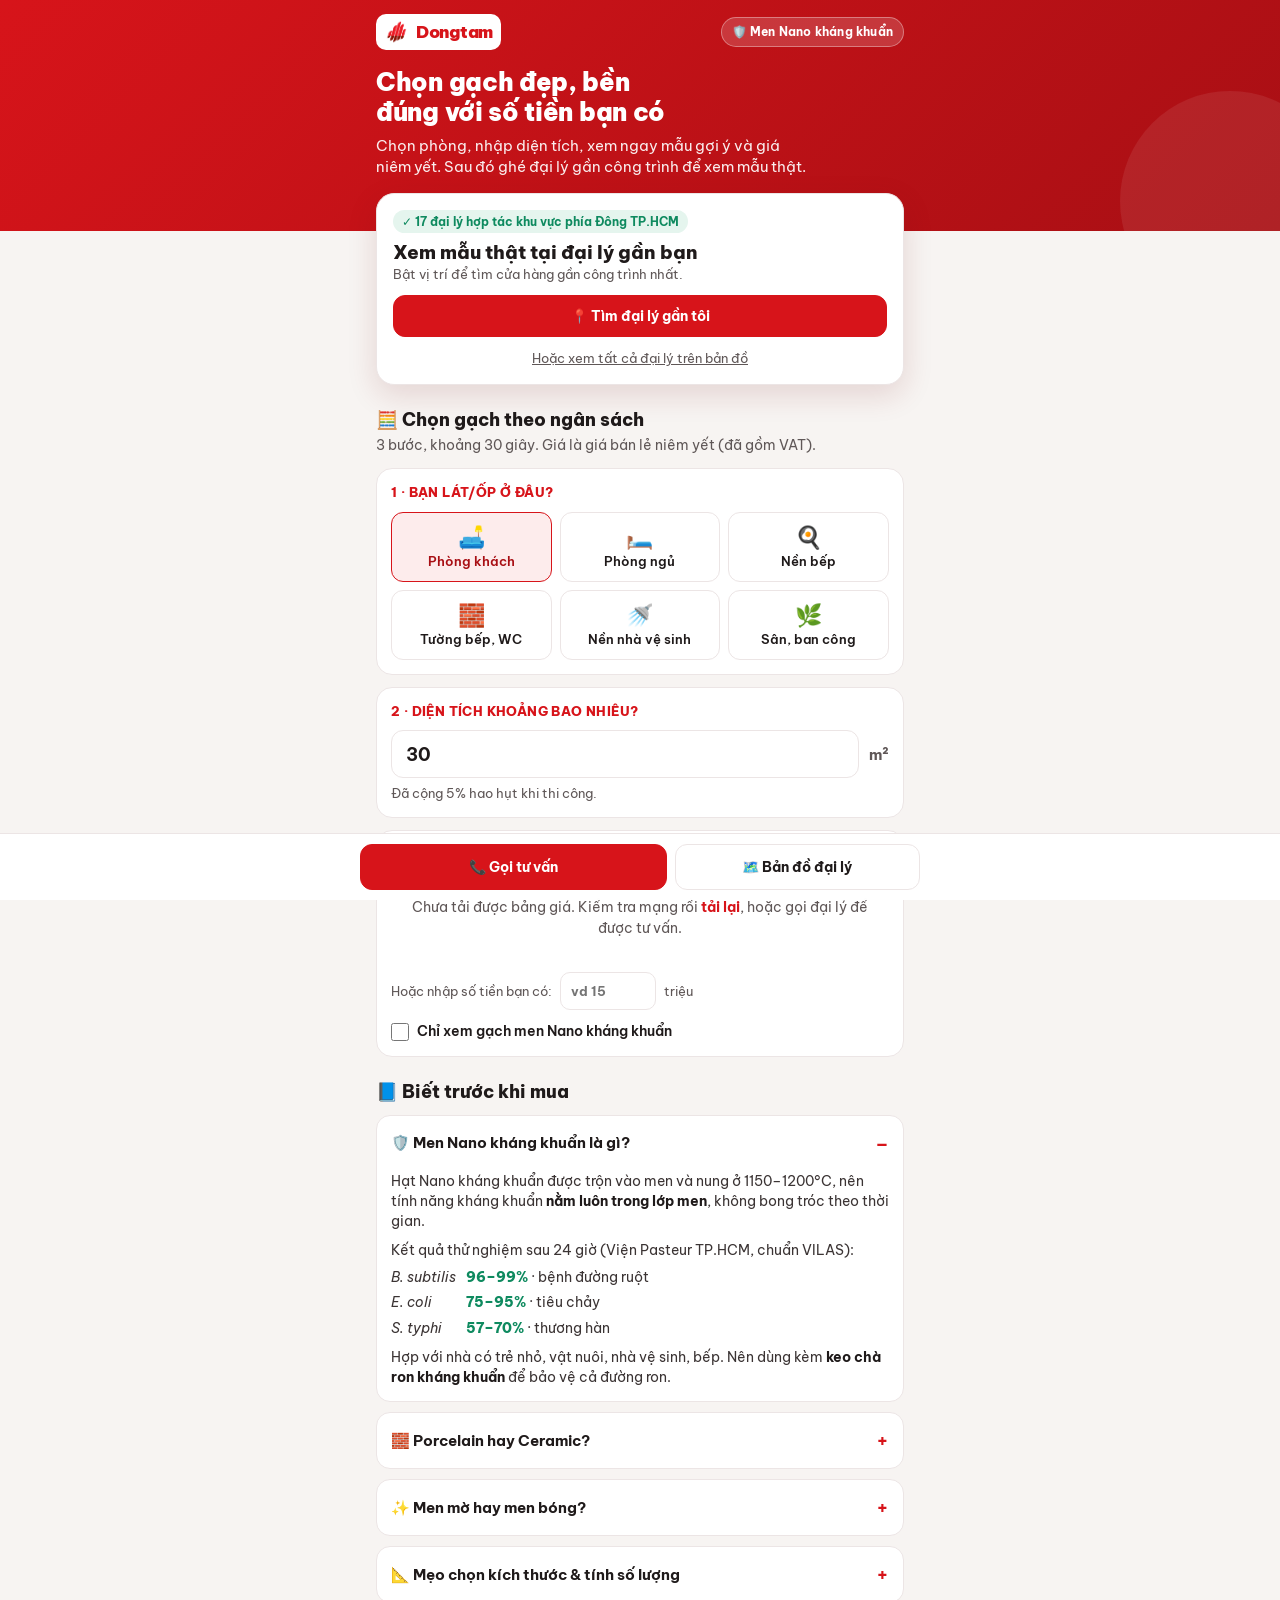
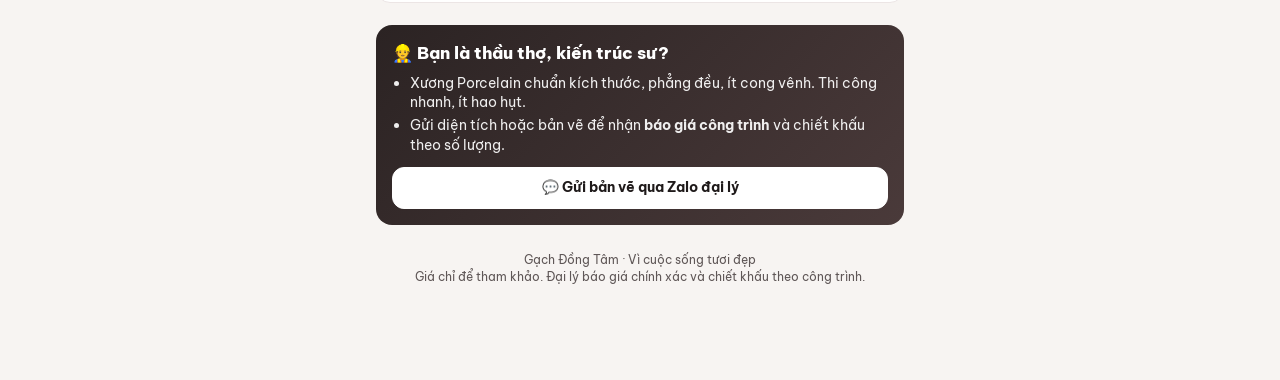
==== tim-gach/index.html @ debabc05 "feat: trang dich QR tim-gach (chon gach theo ngan sach + the dai ly) va to roi A4 gap 3 theo dai ly " ====
<!doctype html>
<html lang="vi">
<head>
<meta charset="utf-8">
<meta name="viewport" content="width=device-width,initial-scale=1,viewport-fit=cover">
<title>Chọn gạch Đồng Tâm theo ngân sách</title>
<meta name="description" content="Chọn gạch ốp lát Đồng Tâm phù hợp số tiền bỏ ra, xem mẫu thật tại đại lý gần công trình.">
<meta name="theme-color" content="#D7141A">
<link rel="icon" href="../logo-dongtam.png">
<link rel="preconnect" href="https://fonts.googleapis.com">
<link rel="preconnect" href="https://fonts.gstatic.com" crossorigin>
<link href="https://fonts.googleapis.com/css2?family=Be+Vietnam+Pro:wght@400;500;600;700;800;900&display=swap" rel="stylesheet">
<style>
:root{
  --do:#D7141A; --do2:#A80F14; --do-nhat:#FDECEC; --vang:#F6B21B;
  --chu:#1F1A1A; --phu:#5F5757; --vien:#ECE5E5; --nen:#F7F4F2; --the:#FFFFFF;
  --xanh:#0E8A5F; --xanh-nhat:#E5F5EE;
}
*{box-sizing:border-box;margin:0;padding:0}
html{-webkit-text-size-adjust:100%}
body{font-family:"Be Vietnam Pro",system-ui,-apple-system,"Segoe UI",Arial,sans-serif;background:var(--nen);color:var(--chu);font-size:15px;line-height:1.45;padding-bottom:84px}
a{color:inherit;text-decoration:none}
button{font:inherit;cursor:pointer;border:none;background:none;color:inherit}
.wrap{max-width:560px;margin:0 auto;padding:0 16px}

/* Header */
.hd{background:linear-gradient(135deg,var(--do) 0%,var(--do2) 100%);color:#fff;padding:14px 0 54px;position:relative;overflow:hidden}
.hd::after{content:"";position:absolute;right:-60px;bottom:-80px;width:220px;height:220px;border-radius:50%;background:rgba(255,255,255,.08)}
.hd-top{display:flex;align-items:center;gap:10px}
.logo{background:#fff;border-radius:10px;padding:5px 8px;display:flex;align-items:center}
.logo img{height:26px;display:block}
.nano{margin-left:auto;display:flex;align-items:center;gap:6px;background:rgba(255,255,255,.16);border:1px solid rgba(255,255,255,.35);padding:5px 10px;border-radius:999px;font-size:12px;font-weight:700;letter-spacing:.2px}
.hd h1{font-size:25px;line-height:1.18;font-weight:900;margin-top:18px;letter-spacing:-.3px}
.hd p{margin-top:8px;font-size:14.5px;opacity:.92;max-width:430px}

/* Thẻ đại lý */
.dl{background:var(--the);border-radius:18px;box-shadow:0 10px 30px rgba(120,20,20,.14);margin-top:-38px;position:relative;z-index:2;padding:16px;border:1px solid var(--vien)}
.dl-nhan{font-size:12px;font-weight:700;color:var(--xanh);background:var(--xanh-nhat);display:inline-flex;align-items:center;gap:5px;padding:3px 9px;border-radius:999px}
.dl h2{font-size:19px;font-weight:800;margin-top:8px;line-height:1.25}
.dl .ten-day{font-size:12.5px;color:var(--phu)}
.ch{border-top:1px dashed var(--vien);margin-top:12px;padding-top:12px}
.ch:first-of-type{border-top:none}
.ch-dc{display:flex;gap:8px;font-size:14px;font-weight:600}
.ch-dc small{display:block;font-weight:500;color:var(--phu);font-size:12.5px}
.nut-hang{display:grid;grid-template-columns:1fr 1fr 1fr;gap:8px;margin-top:10px}
.nut{display:flex;align-items:center;justify-content:center;gap:6px;height:42px;border-radius:12px;font-weight:700;font-size:13.5px;border:1.5px solid var(--vien);background:#fff;white-space:nowrap}
.nut.chinh{background:var(--do);color:#fff;border-color:var(--do)}
.nut.zalo{color:#0068FF;border-color:#CFE0FF;background:#F3F7FF}
.dl-khac{display:block;margin-top:12px;text-align:center;font-size:13px;color:var(--phu);text-decoration:underline}
.tim-gan{width:100%;margin-top:12px}
.ds-gan{margin-top:10px}

/* Khối nội dung */
.khoi{margin-top:22px}
.khoi > h3{font-size:18px;font-weight:800;display:flex;align-items:center;gap:8px}
.khoi > .mo-ta{font-size:13.5px;color:var(--phu);margin-top:3px}
.buoc{background:var(--the);border:1px solid var(--vien);border-radius:16px;padding:14px;margin-top:12px}
.buoc-tieu{font-size:13px;font-weight:800;color:var(--do);text-transform:uppercase;letter-spacing:.4px;margin-bottom:10px}

.phong{display:grid;grid-template-columns:repeat(3,1fr);gap:8px}
.phong button{border:1.5px solid var(--vien);border-radius:12px;padding:10px 4px;background:#fff;font-size:12.5px;font-weight:600;line-height:1.2;min-height:70px;display:flex;flex-direction:column;align-items:center;justify-content:center;gap:4px}
.phong button .ic{font-size:22px}
.phong button.on{border-color:var(--do);background:var(--do-nhat);color:var(--do2)}

.m2{display:flex;align-items:center;gap:10px}
.m2 input{flex:1;height:48px;border:1.5px solid var(--vien);border-radius:12px;padding:0 14px;font:inherit;font-size:18px;font-weight:700;background:#fff;color:var(--chu);min-width:0}
.m2 input:focus,.ns-tu input:focus{outline:none;border-color:var(--do)}
.m2 span{font-weight:700;color:var(--phu)}
.m2-goi{font-size:12.5px;color:var(--phu);margin-top:6px}

.tang{display:grid;gap:8px}
.tang button{display:flex;align-items:center;gap:12px;text-align:left;border:1.5px solid var(--vien);border-radius:14px;padding:11px 12px;background:#fff}
.tang button.on{border-color:var(--do);background:var(--do-nhat)}
.tang .sao{flex:0 0 38px;height:38px;border-radius:10px;background:var(--nen);display:flex;align-items:center;justify-content:center;font-size:18px}
.tang button.on .sao{background:#fff}
.tang b{display:block;font-size:14.5px}
.tang .gia{font-size:12.5px;color:var(--phu)}
.tang .tong{margin-left:auto;text-align:right;font-weight:800;font-size:14px;white-space:nowrap}
.tang .tong small{display:block;font-weight:500;font-size:11px;color:var(--phu)}
.ns-tu{display:flex;align-items:center;gap:8px;margin-top:10px;font-size:13px;color:var(--phu)}
.ns-tu input{width:96px;height:38px;border:1.5px solid var(--vien);border-radius:10px;padding:0 10px;font:inherit;font-weight:700;color:var(--chu)}
.loc{display:flex;align-items:center;gap:8px;margin-top:12px;font-size:13.5px;font-weight:600}
.loc input{width:18px;height:18px;accent-color:var(--do)}

/* Kết quả */
.kq-dau{display:flex;align-items:flex-end;justify-content:space-between;gap:8px;margin-top:18px}
.kq-dau h4{font-size:16px;font-weight:800}
.kq-dau span{font-size:12.5px;color:var(--phu)}
.luoi{display:grid;grid-template-columns:1fr 1fr;gap:10px;margin-top:10px}
.sp{background:var(--the);border:1px solid var(--vien);border-radius:14px;overflow:hidden;display:flex;flex-direction:column}
.sp .anh{aspect-ratio:1/1;background:#EEE7E4 center/cover no-repeat;position:relative}
.sp .anh .kk{position:absolute;left:6px;top:6px;background:var(--xanh);color:#fff;font-size:10.5px;font-weight:700;padding:2px 7px;border-radius:999px}
.sp .anh .cl{position:absolute;left:6px;bottom:6px;background:var(--vang);color:#3A2500;font-size:10.5px;font-weight:800;padding:2px 7px;border-radius:999px}
.sp .tt{padding:9px 10px 10px;display:flex;flex-direction:column;gap:2px;flex:1}
.sp .ma{font-size:12.5px;font-weight:800;word-break:break-all;line-height:1.25}
.sp .dt{font-size:11.5px;color:var(--phu)}
.sp .gia{font-size:14.5px;font-weight:800;color:var(--do);margin-top:4px}
.sp .gia small{font-size:11px;font-weight:600;color:var(--phu)}
.sp .du{font-size:11.5px;color:var(--phu)}
.sp .xem{margin-top:8px;height:34px;border-radius:10px;border:1.5px solid var(--do);color:var(--do);font-weight:700;font-size:12.5px;display:flex;align-items:center;justify-content:center}
.them{width:100%;margin-top:12px}
.ghi-chu{font-size:12px;color:var(--phu);margin-top:10px;line-height:1.5}
.trong{text-align:center;color:var(--phu);padding:24px 10px;font-size:14px}
.dang-tai{display:flex;align-items:center;justify-content:center;gap:10px;color:var(--phu);padding:26px 0;font-size:14px}
.xoay{width:18px;height:18px;border:2.5px solid var(--vien);border-top-color:var(--do);border-radius:50%;animation:x 0.8s linear infinite}
@keyframes x{to{transform:rotate(360deg)}}

/* Kiến thức */
.kt{background:var(--the);border:1px solid var(--vien);border-radius:14px;margin-top:10px;overflow:hidden}
.kt summary{list-style:none;padding:13px 14px;font-weight:700;display:flex;align-items:center;gap:10px;cursor:pointer}
.kt summary::-webkit-details-marker{display:none}
.kt summary::after{content:"+";margin-left:auto;font-size:20px;color:var(--do);font-weight:600}
.kt[open] summary::after{content:"–"}
.kt .nd{padding:0 14px 14px;font-size:14px;color:#3B3434}
.kt .nd ul{padding-left:18px;display:grid;gap:5px}
.kt .nd b{color:var(--chu)}
.bang{display:grid;grid-template-columns:auto 1fr;gap:6px 10px;margin-top:8px;font-size:13.5px}
.bang .vk{font-style:italic}
.bang .pt{font-weight:800;color:var(--xanh)}

.tho{background:linear-gradient(135deg,#2B2323,#4A3A3A);color:#fff;border-radius:16px;padding:16px;margin-top:22px}
.tho h3{font-size:17px;font-weight:800}
.tho ul{margin:8px 0 12px 18px;font-size:13.5px;opacity:.92;display:grid;gap:3px}
.tho .nut{background:#fff;color:var(--chu);border-color:#fff;width:100%}

.chan{text-align:center;font-size:12px;color:var(--phu);padding:26px 0 10px}

/* Thanh dưới */
.thanh{position:fixed;left:0;right:0;bottom:0;z-index:50;background:rgba(255,255,255,.97);backdrop-filter:blur(8px);border-top:1px solid var(--vien);padding:10px 16px calc(10px + env(safe-area-inset-bottom))}
.thanh .in{max-width:560px;margin:0 auto;display:grid;grid-template-columns:1.25fr 1fr;gap:8px}
.thanh .nut{height:46px;font-size:14px}
.an{display:none!important}
</style>
</head>
<body>

<header class="hd">
  <div class="wrap">
    <div class="hd-top">
      <div class="logo"><img src="../logo-dongtam.png" alt=""><span style="color:#D7141A;font-weight:900;font-size:17px;margin-left:6px;letter-spacing:-.3px">Dongtam</span></div>
      <div class="nano">🛡️ Men Nano kháng khuẩn</div>
    </div>
    <h1>Chọn gạch đẹp, bền<br>đúng với số tiền bạn có</h1>
    <p>Chọn phòng, nhập diện tích, xem ngay mẫu gợi ý và giá niêm yết. Sau đó ghé đại lý gần công trình để xem mẫu thật.</p>
  </div>
</header>

<main class="wrap">
  <!-- Thẻ đại lý -->
  <section class="dl" id="the-dl"></section>

  <!-- Chọn theo ngân sách -->
  <section class="khoi" id="chon">
    <h3>🧮 Chọn gạch theo ngân sách</h3>
    <p class="mo-ta">3 bước, khoảng 30 giây. Giá là giá bán lẻ niêm yết (đã gồm VAT).</p>

    <div class="buoc">
      <div class="buoc-tieu">1 · Bạn lát/ốp ở đâu?</div>
      <div class="phong" id="ds-phong"></div>
    </div>

    <div class="buoc">
      <div class="buoc-tieu">2 · Diện tích khoảng bao nhiêu?</div>
      <div class="m2"><input id="m2" type="number" inputmode="decimal" min="1" step="1" value="30" aria-label="Diện tích (m²)"><span>m²</span></div>
      <div class="m2-goi" id="m2-goi">Đã cộng 5% hao hụt khi thi công.</div>
    </div>

    <div class="buoc">
      <div class="buoc-tieu">3 · Chọn mức đầu tư</div>
      <div class="tang" id="ds-tang"><div class="dang-tai"><div class="xoay"></div>Đang tải bảng giá mới nhất…</div></div>
      <label class="ns-tu">Hoặc nhập số tiền bạn có: <input id="ns" type="number" inputmode="decimal" min="0" step="1" placeholder="vd 15"> triệu</label>
      <label class="loc"><input type="checkbox" id="chi-kk"> Chỉ xem gạch men Nano kháng khuẩn</label>
    </div>

    <div id="ket-qua"></div>
  </section>

  <!-- Kiến thức nhanh -->
  <section class="khoi">
    <h3>📘 Biết trước khi mua</h3>
    <details class="kt" open>
      <summary>🛡️ Men Nano kháng khuẩn là gì?</summary>
      <div class="nd">
        <p>Hạt Nano kháng khuẩn được trộn vào men và nung ở 1150–1200°C, nên tính năng kháng khuẩn <b>nằm luôn trong lớp men</b>, không bong tróc theo thời gian.</p>
        <p style="margin-top:8px">Kết quả thử nghiệm sau 24 giờ (Viện Pasteur TP.HCM, chuẩn VILAS):</p>
        <div class="bang">
          <span class="vk">B. subtilis</span><span><span class="pt">96–99%</span> · bệnh đường ruột</span>
          <span class="vk">E. coli</span><span><span class="pt">75–95%</span> · tiêu chảy</span>
          <span class="vk">S. typhi</span><span><span class="pt">57–70%</span> · thương hàn</span>
        </div>
        <p style="margin-top:8px">Hợp với nhà có trẻ nhỏ, vật nuôi, nhà vệ sinh, bếp. Nên dùng kèm <b>keo chà ron kháng khuẩn</b> để bảo vệ cả đường ron.</p>
      </div>
    </details>
    <details class="kt">
      <summary>🧱 Porcelain hay Ceramic?</summary>
      <div class="nd"><ul>
        <li><b>Porcelain (xương đá):</b> cứng, hút nước rất thấp, chịu lực tốt. <b>Nên dùng để lát nền.</b></li>
        <li><b>Ceramic (xương men):</b> nhẹ, giá mềm, men đẹp. Phù hợp <b>ốp tường</b>.</li>
        <li>Nền nhà, sân, ban công: chọn Porcelain để bền và không thấm.</li>
      </ul></div>
    </details>
    <details class="kt">
      <summary>✨ Men mờ hay men bóng?</summary>
      <div class="nd"><ul>
        <li><b>Men mờ:</b> ít trơn, ít lộ vết bẩn và trầy. Hợp nền nhà vệ sinh, sân, nhà có người già, trẻ nhỏ.</li>
        <li><b>Men bóng:</b> sáng, sang, dễ lau. Hợp phòng khách, tường bếp, tường nhà vệ sinh.</li>
      </ul></div>
    </details>
    <details class="kt">
      <summary>📐 Mẹo chọn kích thước & tính số lượng</summary>
      <div class="nd"><ul>
        <li>Phòng khách rộng: 60x60, 80x80, 60x120 cho cảm giác rộng, ít đường ron.</li>
        <li>Nhà vệ sinh: nền 30x30, 30x60 men mờ chống trơn; tường 30x60, 40x80.</li>
        <li>Nền và tường cùng tông, cùng kích thước tương thích (vd nền 60x60, ốp 30x60).</li>
        <li>Mua dư 5% để phòng hao hụt và tránh khác lô màu khi cần bổ sung.</li>
        <li>Dùng keo dán gạch chuyên dụng để gạch bám chắc, không bộp.</li>
      </ul></div>
    </details>
  </section>

  <!-- Dành cho thầu thợ -->
  <section class="tho">
    <h3>👷 Bạn là thầu thợ, kiến trúc sư?</h3>
    <ul>
      <li>Xương Porcelain chuẩn kích thước, phẳng đều, ít cong vênh. Thi công nhanh, ít hao hụt.</li>
      <li>Gửi diện tích hoặc bản vẽ để nhận <b>báo giá công trình</b> và chiết khấu theo số lượng.</li>
    </ul>
    <a class="nut" id="tho-zalo" target="_blank" rel="noopener">💬 Gửi bản vẽ qua Zalo đại lý</a>
  </section>

  <div class="chan">Gạch Đồng Tâm · Vì cuộc sống tươi đẹp<br>Giá chỉ để tham khảo. Đại lý báo giá chính xác và chiết khấu theo công trình.</div>
</main>

<nav class="thanh"><div class="in">
  <a class="nut chinh" id="thanh-goi">📞 Gọi đại lý</a>
  <a class="nut" id="thanh-duong" target="_blank" rel="noopener">📍 Chỉ đường</a>
</div></nav>

<script src="dai-ly.js"></script>
<script>
(function(){
'use strict';
var APPS_URL='https://script.google.com/macros/s/AKfycbyrO8symCYOkWsGG0nRWPF7gpndC3mzEVUk15UvWrA0O81ZUumW-kX_gEOZhtCJ34bMVQ/exec';
var APP_KEY='QDy3MCObF1FLdoBexB9XO3dECy64';
var CACHE_KEY='tg_cache_v1', CACHE_GIO=6;   // giữ bảng giá 6 tiếng trên máy khách
var HAO_HUT=1.05;

var qs=new URLSearchParams(location.search);
var maDL=(qs.get('dl')||'').trim();
var DL=timDaiLy(maDL);
try{ if(DL) localStorage.setItem('tg_dl',DL.ma); else { var luu=localStorage.getItem('tg_dl'); if(luu && !maDL) DL=timDaiLy(luu); } }catch(e){}

function esc(s){ return String(s==null?'':s).replace(/[&<>"']/g,function(c){return {'&':'&amp;','<':'&lt;','>':'&gt;','"':'&quot;',"'":'&#39;'}[c];}); }
function tien(n){ return Math.round(n).toLocaleString('vi-VN'); }
function tienGon(n){
  if(n>=1e9) return (n/1e9).toLocaleString('vi-VN',{maximumFractionDigits:1})+' tỷ';
  if(n>=1e6) return (n/1e6).toLocaleString('vi-VN',{maximumFractionDigits:1})+' triệu';
  return tien(n)+'đ';
}
function kmCach(a,b,c,d){ var R=6371,r=Math.PI/180,x=(c-a)*r,y=(d-b)*r; var h=Math.sin(x/2)*Math.sin(x/2)+Math.cos(a*r)*Math.cos(c*r)*Math.sin(y/2)*Math.sin(y/2); return 2*R*Math.asin(Math.sqrt(h)); }

// ===== ĐẠI LÝ =====
var viTriKhach=null;
function sdtCH(ch){ return ch.sdt||HOTLINE_HO_TRO; }
function htmlCuaHang(ch, coTen, dl){
  var s=sdtCH(ch);
  var kc=viTriKhach?'<small>Cách bạn khoảng '+kmCach(viTriKhach.lat,viTriKhach.lng,ch.lat,ch.lng).toFixed(1).replace('.',',')+' km</small>':'';
  return '<div class="ch">'
    +(coTen?'<div style="font-weight:800;font-size:15px;margin-bottom:4px">'+esc(dl.ten)+'</div>':'')
    +'<div class="ch-dc"><span>📍</span><div>'+esc(ch.diaChi)+kc+(ch.sdt?'':'<small>Gọi hotline hỗ trợ, nhân viên sẽ kết nối đại lý</small>')+'</div></div>'
    +'<div class="nut-hang">'
      +'<a class="nut chinh" href="tel:'+esc(s)+'">📞 Gọi</a>'
      +'<a class="nut zalo" href="https://zalo.me/'+esc(s)+'" target="_blank" rel="noopener">Zalo</a>'
      +'<a class="nut" href="'+esc(linkChiDuong(ch))+'" target="_blank" rel="noopener">Chỉ đường</a>'
    +'</div></div>';
}
function cuaHangGanNhat(){
  var tat=[];
  DAI_LY.forEach(function(d){ (viTriKhach?d.cuaHang:d.cuaHang.slice(0,1)).forEach(function(ch){ tat.push({dl:d,ch:ch,km:viTriKhach?kmCach(viTriKhach.lat,viTriKhach.lng,ch.lat,ch.lng):0}); }); });
  if(viTriKhach) tat.sort(function(a,b){return a.km-b.km;});
  return tat;
}
function veDaiLy(){
  var el=document.getElementById('the-dl'), h='';
  if(DL){
    h+='<span class="dl-nhan">✓ Có sẵn mẫu thật để xem</span>'
      +'<h2>Đại lý '+esc(DL.ten)+'</h2><div class="ten-day">'+esc(DL.tenDay)+' · Đại lý hợp tác Đồng Tâm</div>';
    var ds=DL.cuaHang.slice();
    if(viTriKhach) ds.sort(function(a,b){return kmCach(viTriKhach.lat,viTriKhach.lng,a.lat,a.lng)-kmCach(viTriKhach.lat,viTriKhach.lng,b.lat,b.lng);});
    ds.forEach(function(ch){ h+=htmlCuaHang(ch,false,DL); });
    h+='<a class="dl-khac" href="#" id="xem-dl-khac">Xem đại lý Đồng Tâm khác gần bạn</a><div class="ds-gan" id="ds-gan"></div>';
  } else {
    h+='<span class="dl-nhan">✓ '+DAI_LY.length+' đại lý hợp tác khu vực phía Đông TP.HCM</span>'
      +'<h2>Xem mẫu thật tại đại lý gần bạn</h2><div class="ten-day">Bật vị trí để tìm cửa hàng gần công trình nhất.</div>'
      +'<button class="nut chinh tim-gan" id="tim-gan">📍 Tìm đại lý gần tôi</button><div class="ds-gan" id="ds-gan"></div>';
  }
  el.innerHTML=h;
  var b=document.getElementById('tim-gan'); if(b) b.onclick=function(){ layViTri(true); };
  var k=document.getElementById('xem-dl-khac'); if(k) k.onclick=function(e){ e.preventDefault(); layViTri(true); };
  if(!DL){
    if(viTriKhach) veDsGan(3);
    else document.getElementById('ds-gan').innerHTML='<a class="dl-khac" href="'+esc(LINK_MAP_TAT_CA)+'" target="_blank" rel="noopener">Hoặc xem tất cả đại lý trên bản đồ</a>';
  }
  capNhatThanh();
}
function veDsGan(n){
  var el=document.getElementById('ds-gan'); if(!el) return;
  var ds=cuaHangGanNhat().filter(function(x){ return !DL || x.dl.ma!==DL.ma; }).slice(0,n);
  el.innerHTML=ds.map(function(x){ return htmlCuaHang(x.ch,true,x.dl); }).join('')
    +'<a class="dl-khac" href="'+esc(LINK_MAP_TAT_CA)+'" target="_blank" rel="noopener">Xem tất cả đại lý trên bản đồ</a>';
}
function layViTri(moDs){
  if(!navigator.geolocation){ veDsGan(6); return; }
  var el=document.getElementById('ds-gan'); if(el) el.innerHTML='<div class="dang-tai"><div class="xoay"></div>Đang tìm vị trí…</div>';
  navigator.geolocation.getCurrentPosition(function(p){
    viTriKhach={lat:p.coords.latitude,lng:p.coords.longitude};
    veDaiLy(); veDsGan(3);
  },function(){ veDsGan(6); },{enableHighAccuracy:false,timeout:9000,maximumAge:600000});
}
function capNhatThanh(){
  var ch = DL ? DL.cuaHang[0] : (viTriKhach ? cuaHangGanNhat()[0].ch : null);
  var goi=document.getElementById('thanh-goi'), duong=document.getElementById('thanh-duong'), zl=document.getElementById('tho-zalo');
  var s = ch ? sdtCH(ch) : HOTLINE_HO_TRO;
  goi.href='tel:'+s; goi.textContent = DL ? '📞 Gọi '+DL.ten : '📞 Gọi tư vấn';
  zl.href='https://zalo.me/'+s;
  if(ch){ duong.href=linkChiDuong(ch); duong.textContent='📍 Chỉ đường'; }
  else { duong.href=LINK_MAP_TAT_CA; duong.textContent='🗺️ Bản đồ đại lý'; }
}

// ===== CHỌN GẠCH =====
var PHONG=[
  {id:'khach', ten:'Phòng khách', ic:'🛋️', m2:30, kc:['600x600','800x800','600x1200','1000x1000'], xuong:'porcelain', cn:['LÁT_NỀN','ỐP_LÁT']},
  {id:'ngu',   ten:'Phòng ngủ',   ic:'🛏️', m2:15, kc:['600x600','800x800','150x600','200x800','200x1200','600x1200'], xuong:'porcelain', cn:['LÁT_NỀN','ỐP_LÁT','GẠCH_GỖ']},
  {id:'bep',   ten:'Nền bếp',     ic:'🍳', m2:12, kc:['600x600','800x800','300x600','400x800'], xuong:'porcelain', cn:['LÁT_NỀN','ỐP_LÁT']},
  {id:'tuong', ten:'Tường bếp, WC', ic:'🧱', m2:25, kc:['300x600','400x800','250x400','300x450','250x600'], cn:['ỐP_TƯỜNG','ỐP_LÁT']},
  {id:'wc',    ten:'Nền nhà vệ sinh', ic:'🚿', m2:5, kc:['300x300','400x400','300x600','250x250'], xuong:'porcelain', men:['MỜ'], cn:['LÁT_NỀN','ỐP_LÁT']},
  {id:'san',   ten:'Sân, ban công', ic:'🌿', m2:20, kc:['300x300','400x400','600x600','300x600','400x800'], xuong:'porcelain', men:['MỜ'], cn:['LÁT_NỀN','ỐP_LÁT'], uuTien:['CHỐNG_TRƯỢT','SÂN_VƯỜN']}
];
var TANG=[{ten:'Tiết kiệm',ic:'💰'},{ten:'Phổ thông',ic:'⭐'},{ten:'Cao cấp',ic:'💎'}];
var SP=[];               // danh sách gạch (đã gọn)
var phong=PHONG[0], tang=1, soHien=12;

function anhNho(u){
  if(!u) return '';
  var m=String(u).match(/\/d\/([a-zA-Z0-9_-]{20,})/)||String(u).match(/[?&]id=([a-zA-Z0-9_-]{20,})/);
  return m ? 'https://lh3.googleusercontent.com/d/'+m[1]+'=w480' : u;
}
function gonDuLieu(res){
  var g=(res&&res.gach&&res.gach.data)||[], tt=(res&&res.thuocTinh&&res.thuocTinh.data)||{}, img=res&&res.spImages||{};
  var out=[];
  g.forEach(function(r){
    var u=img[r.sap]; if(Array.isArray(u)) u=u[0];
    if(!r.le || !u) return;
    var t=tt[r.ma]||{};
    out.push({ma:r.ma, kc:String(r.kc||'').toLowerCase(), x:r.cat, le:+r.le, cl:r.gio?1:0, img:anhNho(u),
      men:t.men||'', cn:t.congNang||'', tn:t.tinhNang||'', hv:t.hoaVan||'', mau:t.mau||''});
  });
  return out;
}
function taiDuLieu(){
  var cache=null;
  try{ cache=JSON.parse(localStorage.getItem(CACHE_KEY)||'null'); }catch(e){}
  if(cache && cache.sp && cache.sp.length){ SP=cache.sp; veTatCa(); }
  if(cache && Date.now()-cache.t < CACHE_GIO*3600e3) return;
  var cb='_tg'+Date.now(), s=document.createElement('script'), xong=false;
  window[cb]=function(res){
    xong=true; delete window[cb]; s.remove();
    var sp=gonDuLieu(res);
    if(sp.length){ SP=sp; try{ localStorage.setItem(CACHE_KEY,JSON.stringify({t:Date.now(),sp:sp})); }catch(e){} veTatCa(); }
    else if(!SP.length) baoLoi();
  };
  s.src=APPS_URL+'?action=getAll&k='+encodeURIComponent(APP_KEY)+'&t=&g=1&callback='+cb;
  s.onerror=function(){ if(!SP.length) baoLoi(); };
  setTimeout(function(){ if(!xong && !SP.length) baoLoi(); }, 25000);
  document.head.appendChild(s);
}
function baoLoi(){
  document.getElementById('ds-tang').innerHTML='<div class="trong">Chưa tải được bảng giá. Kiểm tra mạng rồi <a href="" style="color:var(--do);font-weight:700">tải lại</a>, hoặc gọi đại lý để được tư vấn.</div>';
}

function hopPhong(p, chiKK){
  return SP.filter(function(s){
    if(p.kc.indexOf(s.kc)<0) return false;
    if(p.xuong && s.x!==p.xuong) return false;
    if(p.cn && s.cn && p.cn.indexOf(s.cn)<0) return false;
    if(p.men && s.men && p.men.indexOf(s.men)<0) return false;
    if(chiKK && s.tn!=='KHÁNG_KHUẨN') return false;
    return true;
  });
}
function chiaTang(ds){
  // Chia 3 nhóm theo mức giá, không trùng nhau: các mẫu cùng giá luôn chung 1 nhóm.
  var gia=ds.map(function(s){return s.le;}).sort(function(a,b){return a-b;});
  if(!gia.length) return null;
  var mocs=[], n=gia.length;
  [1/3,2/3].forEach(function(f){ var v=gia[Math.min(n-1,Math.floor(n*f))]; if(mocs.indexOf(v)<0) mocs.push(v); });
  var nhom=[[],[],[]];
  gia.forEach(function(v){ var i= v<mocs[0]?0 : (mocs.length>1 && v>=mocs[1]?2:1); nhom[i].push(v); });
  if(!nhom[0].length){ nhom[0]=nhom[1]; nhom[1]=[]; }
  return nhom.map(function(a){ return a.length?{tu:a[0],den:a[a.length-1]}:null; });
}
function dienTich(){ var v=parseFloat(String(document.getElementById('m2').value).replace(',','.')); return v>0?v:0; }
function nganSach(){ var v=parseFloat(String(document.getElementById('ns').value).replace(',','.')); return v>0?v*1e6:0; }

function vePhong(){
  document.getElementById('ds-phong').innerHTML=PHONG.map(function(p){
    return '<button data-id="'+p.id+'" class="'+(p===phong?'on':'')+'"><span class="ic">'+p.ic+'</span>'+esc(p.ten)+'</button>';
  }).join('');
  Array.prototype.forEach.call(document.querySelectorAll('#ds-phong button'),function(b){
    b.onclick=function(){
      phong=PHONG.filter(function(p){return p.id===b.dataset.id;})[0];
      document.getElementById('m2').value=phong.m2;
      soHien=12; vePhong(); veTatCa();
    };
  });
}
function veTatCa(){
  if(!SP.length) return;
  var kk=document.getElementById('chi-kk').checked;
  var ds=hopPhong(phong,kk);
  var m2=dienTich(), luong=m2*HAO_HUT, ns=nganSach();
  document.getElementById('m2-goi').textContent = m2 ? 'Cần mua khoảng '+(Math.ceil(luong*10)/10).toLocaleString('vi-VN')+' m² (đã cộng 5% hao hụt).' : 'Nhập diện tích để tính tiền dự kiến.';
  var t=chiaTang(ds);
  var elT=document.getElementById('ds-tang');
  if(!t){ elT.innerHTML='<div class="trong">Chưa có mẫu phù hợp. Bỏ tick “kháng khuẩn” hoặc chọn khu vực khác.</div>'; document.getElementById('ket-qua').innerHTML=''; return; }
  if(!t[tang]) tang = t[1]?1:0;
  elT.innerHTML=t.map(function(x,i){
    if(!x) return '';
    return '<button data-i="'+i+'" class="'+(!ns&&i===tang?'on':'')+'"><span class="sao">'+TANG[i].ic+'</span>'
      +'<span><b>'+TANG[i].ten+'</b><span class="gia">'+tien(x.tu)+' – '+tien(x.den)+' đ/m²</span></span>'
      +(m2?'<span class="tong">'+tienGon(x.tu*luong)+'<small>đến '+tienGon(x.den*luong)+'</small></span>':'')
      +'</button>';
  }).join('');
  Array.prototype.forEach.call(elT.querySelectorAll('button'),function(b){
    b.onclick=function(){ tang=+b.dataset.i; document.getElementById('ns').value=''; soHien=12; veTatCa(); };
  });
  veKetQua(ds,t,luong,ns);
}
function tenMau(ma){
  // 100DONGVAN001-FP-H+ → DONGVAN 001
  var m=String(ma).replace(/^\d{2,4}/,'').replace(/-.*$/,'');
  var k=m.match(/^([A-Z]+)(\d+)$/i);
  return k ? k[1]+' '+k[2] : m;
}
function nhanMen(s){ return {'BÓNG':'Men bóng','MỜ':'Men mờ','DOUBLE_CHARGE':'Double charge','ĐỒNG_CHẤT':'Đồng chất'}[s.men]||''; }
function veKetQua(ds,t,luong,ns){
  var tieuDe, loc;
  if(ns && luong){
    var tran=ns/luong;
    loc=ds.filter(function(s){return s.le<=tran;});
    loc.sort(function(a,b){ return (b.cl-a.cl) || (b.le-a.le); });   // sát ngân sách nhất trước
    tieuDe='Vừa ngân sách '+tienGon(ns)+' (≤ '+tien(tran)+' đ/m²)';
  } else {
    var k=t[tang];
    loc=ds.filter(function(s){ return s.le>=k.tu && s.le<=k.den; });
    var uu=phong.uuTien||[];
    loc.sort(function(a,b){
      return ((uu.indexOf(b.tn)>=0)-(uu.indexOf(a.tn)>=0)) || (b.cl-a.cl) || ((b.tn==='KHÁNG_KHUẨN')-(a.tn==='KHÁNG_KHUẨN')) || (a.le-b.le);
    });
    tieuDe='Mẫu '+TANG[tang].ten.toLowerCase()+' cho '+phong.ten.toLowerCase();
  }
  var el=document.getElementById('ket-qua');
  if(!loc.length){
    el.innerHTML='<div class="kq-dau"><h4>'+esc(tieuDe)+'</h4></div><div class="trong">Ngân sách hơi thấp so với diện tích. Thử giảm diện tích, chọn khu vực khác, hoặc gọi đại lý để được tư vấn mẫu khuyến mãi.</div>';
    return;
  }
  var dlq=DL?'&dl='+encodeURIComponent(DL.ma):'';
  el.innerHTML='<div class="kq-dau"><h4>'+esc(tieuDe)+'</h4><span>'+loc.length+' mẫu</span></div>'
    +'<div class="luoi">'+loc.slice(0,soHien).map(function(s){
      return '<div class="sp"><div class="anh" style="background-image:url(\''+esc(s.img)+'\')">'
        +(s.tn==='KHÁNG_KHUẨN'?'<span class="kk">Kháng khuẩn</span>':'')
        +(s.cl?'<span class="cl">Bán chạy</span>':'')+'</div>'
        +'<div class="tt"><div class="ma">'+esc(tenMau(s.ma))+'</div>'
        +'<div class="dt">'+esc(s.kc.replace('x',' x '))+' · '+(s.x==='porcelain'?'Porcelain':'Ceramic')+(nhanMen(s)?' · '+nhanMen(s):'')+'</div>'
        +'<div class="gia">'+tien(s.le)+'<small> đ/m²</small></div>'
        +(luong?'<div class="du">≈ '+tienGon(s.le*luong)+' cho '+(Math.ceil(luong*10)/10).toLocaleString('vi-VN')+' m²</div>':'')
        +'<a class="xem" href="../index.html?ma='+encodeURIComponent(s.ma)+dlq+'">Xem chi tiết</a>'
        +'</div></div>';
    }).join('')+'</div>'
    +(loc.length>soHien?'<button class="nut them" id="them">Xem thêm '+Math.min(12,loc.length-soHien)+' mẫu</button>':'')
    +'<p class="ghi-chu">Giá bán lẻ niêm yết (đã gồm VAT), chỉ để tham khảo. '+(DL?'Mang điện thoại tới <b>'+esc(DL.ten)+'</b> để xem mẫu thật và nhận báo giá chính xác.':'Ghé đại lý gần nhất để xem mẫu thật và nhận báo giá chính xác.')+'</p>';
  var b=document.getElementById('them'); if(b) b.onclick=function(){ soHien+=12; veTatCa(); };
}

// Sự kiện
document.getElementById('m2').addEventListener('input',function(){ veTatCa(); });
document.getElementById('ns').addEventListener('input',function(){ soHien=12; veTatCa(); });
document.getElementById('chi-kk').addEventListener('change',function(){ soHien=12; veTatCa(); });

veDaiLy(); vePhong(); taiDuLieu();
})();
</script>
</body>
</html>
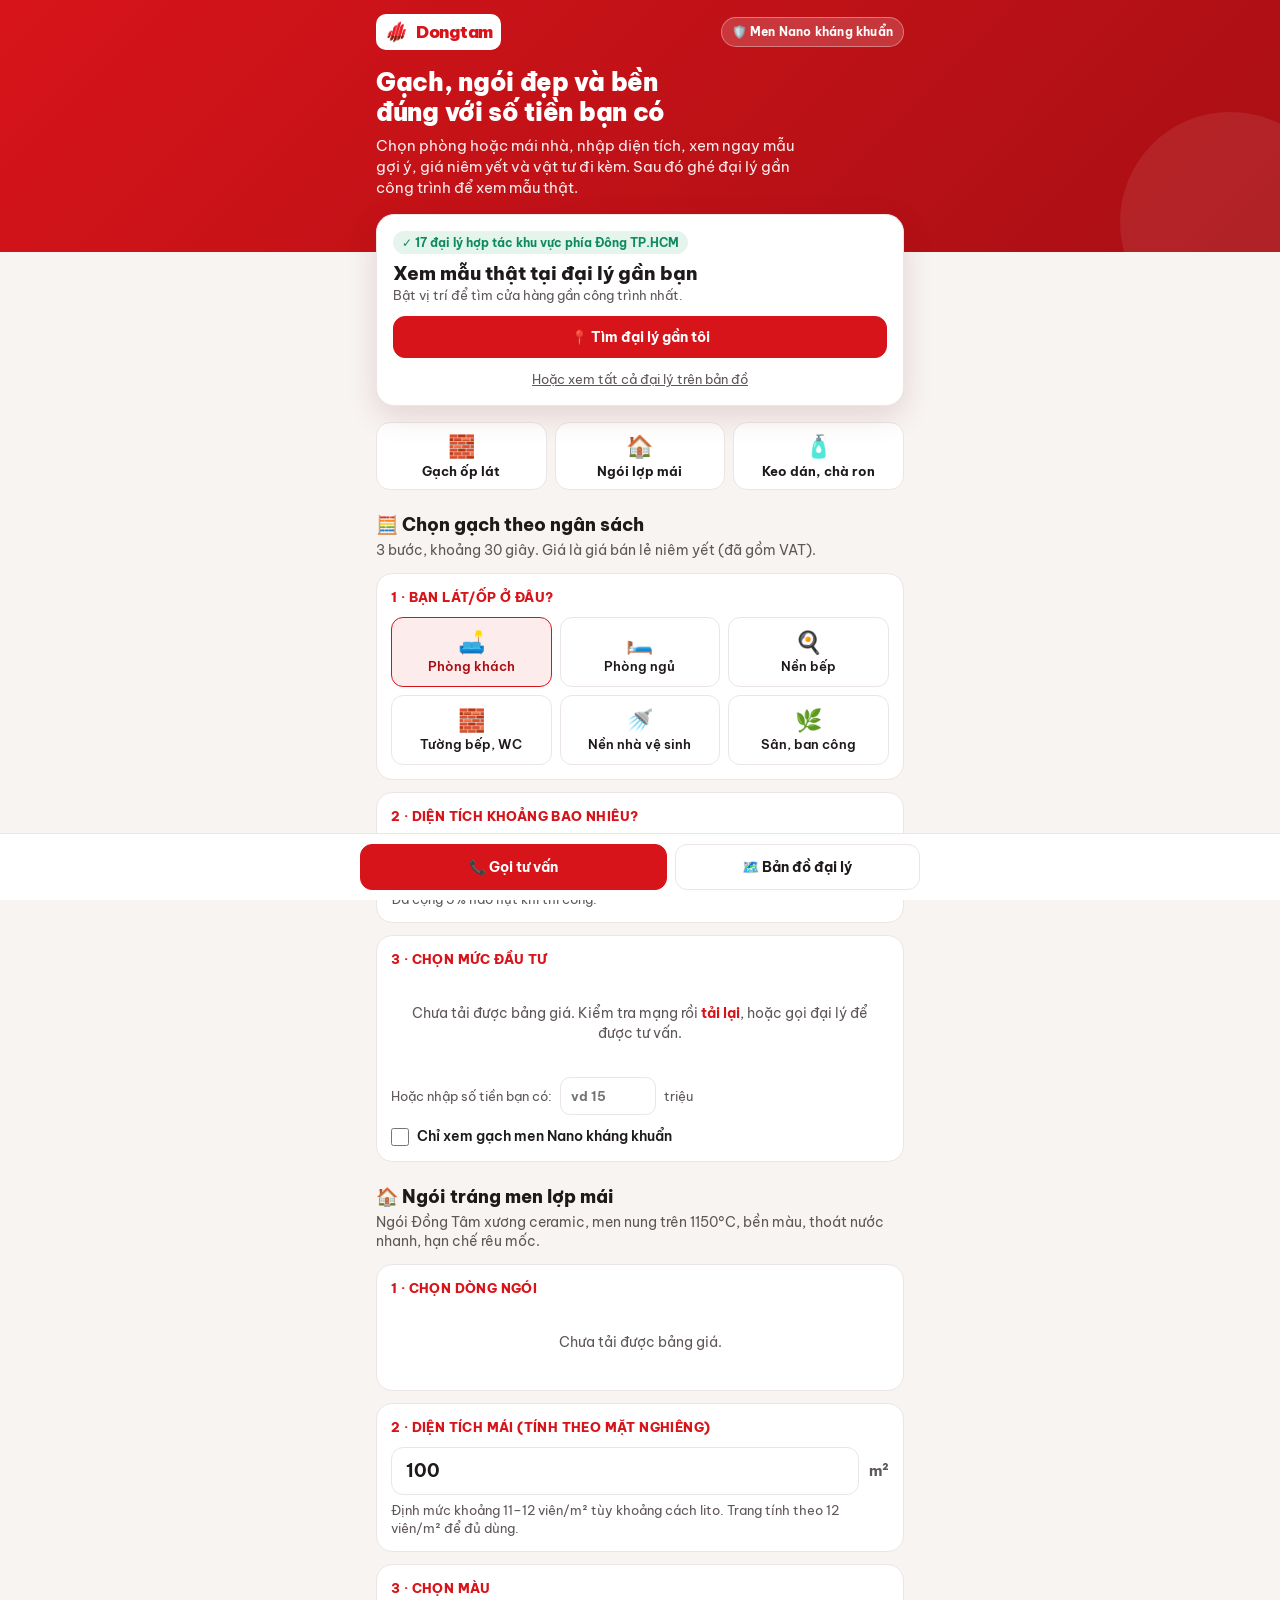
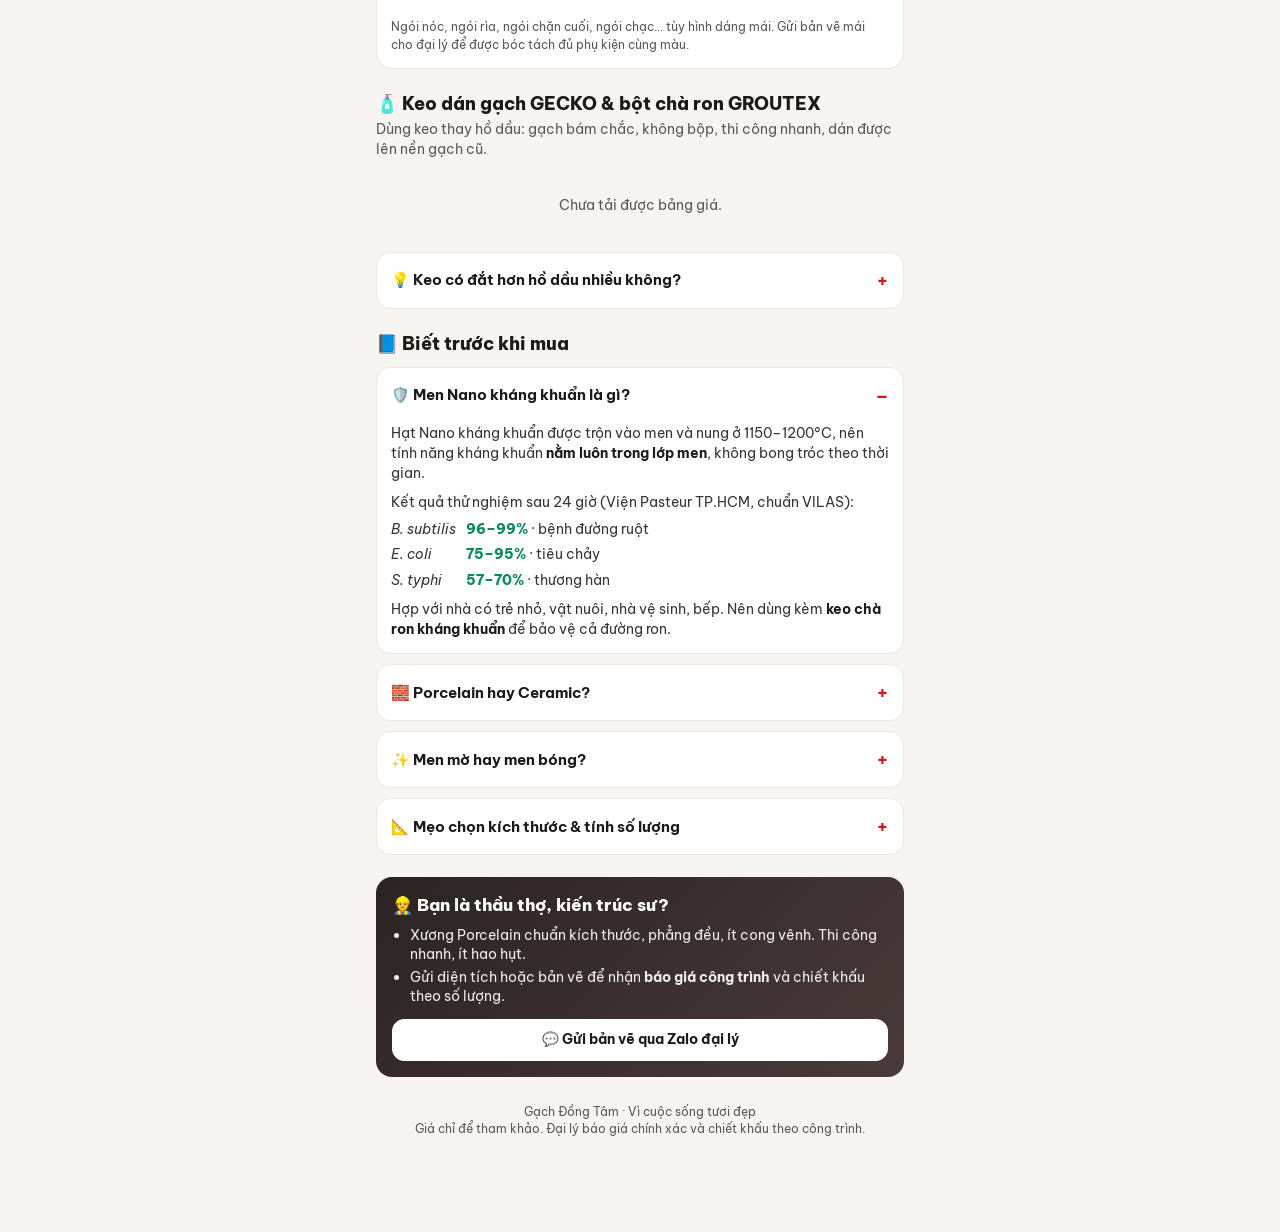
==== commit c946cb6c: "feat: tim-gach them ngoi TITAN/ALPHA (tinh vien theo m2 mai, chon mau) + keo GECKO/bot cha ron GROUT" ====
--- a/tim-gach/index.html
+++ b/tim-gach/index.html
@@ -3,8 +3,8 @@
 <head>
 <meta charset="utf-8">
 <meta name="viewport" content="width=device-width,initial-scale=1,viewport-fit=cover">
-<title>Chọn gạch Đồng Tâm theo ngân sách</title>
-<meta name="description" content="Chọn gạch ốp lát Đồng Tâm phù hợp số tiền bỏ ra, xem mẫu thật tại đại lý gần công trình.">
+<title>Gạch, ngói, keo Đồng Tâm theo ngân sách</title>
+<meta name="description" content="Chọn gạch ốp lát, ngói tráng men, keo dán gạch Đồng Tâm phù hợp số tiền bỏ ra, xem mẫu thật tại đại lý gần công trình.">
 <meta name="theme-color" content="#D7141A">
 <link rel="icon" href="../logo-dongtam.png">
 <link rel="preconnect" href="https://fonts.googleapis.com">
@@ -125,6 +125,51 @@
 
 .chan{text-align:center;font-size:12px;color:var(--phu);padding:26px 0 10px}
 
+/* Lối tắt ngành hàng */
+.loi-tat{display:grid;grid-template-columns:repeat(3,1fr);gap:8px;margin-top:16px}
+.loi-tat a{background:var(--the);border:1px solid var(--vien);border-radius:14px;padding:10px 6px;text-align:center;font-size:12.5px;font-weight:700;line-height:1.25}
+.loi-tat a .ic{display:block;font-size:22px;margin-bottom:3px}
+
+/* Vật tư đi kèm (keo + chà ron) */
+.vt{background:var(--xanh-nhat);border:1px solid #BFE5D3;border-radius:16px;padding:14px;margin-top:16px}
+.vt h4{font-size:15px;font-weight:800;color:#0A6B49}
+.vt .mo{font-size:12.5px;color:var(--phu);margin-top:2px}
+.vt-dong{display:flex;align-items:center;gap:10px;background:#fff;border-radius:12px;padding:9px 10px;margin-top:8px}
+.vt-dong .h{flex:0 0 46px;height:46px;border-radius:10px;background:#EEE center/cover no-repeat}
+.vt-dong .t{flex:1;min-width:0;font-size:13px;line-height:1.3}
+.vt-dong .t b{display:block;font-size:13.5px}
+.vt-dong .t small{color:var(--phu);font-size:11.5px}
+.vt-dong .s{text-align:right;font-weight:800;font-size:13.5px;white-space:nowrap}
+.vt-dong .s small{display:block;font-weight:500;font-size:11px;color:var(--phu)}
+
+/* Ngói */
+.dong-ngoi{display:grid;grid-template-columns:1fr 1fr;gap:8px}
+.dong-ngoi button{border:1.5px solid var(--vien);border-radius:14px;padding:11px;background:#fff;text-align:left;font-size:12.5px;line-height:1.35;color:var(--phu)}
+.dong-ngoi button b{display:block;font-size:15px;color:var(--chu)}
+.dong-ngoi button .g{display:block;margin-top:5px;font-weight:800;color:var(--do);font-size:13.5px}
+.dong-ngoi button.on{border-color:var(--do);background:var(--do-nhat)}
+.mau-ngoi{display:grid;grid-template-columns:repeat(3,1fr);gap:8px;margin-top:10px}
+.mau-ngoi a{background:var(--the);border:1px solid var(--vien);border-radius:12px;overflow:hidden;font-size:11.5px;line-height:1.25}
+.mau-ngoi .anh{aspect-ratio:1/1;background:#EEE center/cover no-repeat;position:relative}
+.mau-ngoi .anh .dh{position:absolute;left:4px;top:4px;background:rgba(0,0,0,.6);color:#fff;font-size:9.5px;font-weight:700;padding:1px 6px;border-radius:999px}
+.mau-ngoi .anh .o{position:absolute;right:5px;bottom:5px;width:16px;height:16px;border-radius:50%;border:2px solid #fff;box-shadow:0 1px 3px rgba(0,0,0,.3)}
+.mau-ngoi .tt{padding:6px 7px 8px}
+.mau-ngoi .tt b{display:block;font-size:12px}
+.tong-ngoi{background:var(--the);border:1.5px solid var(--do);border-radius:14px;padding:12px 14px;margin-top:12px;display:flex;align-items:center;gap:10px}
+.tong-ngoi .l{flex:1;font-size:13px;color:var(--phu);line-height:1.4}
+.tong-ngoi .l b{color:var(--chu)}
+.tong-ngoi .r{text-align:right;font-weight:900;font-size:18px;color:var(--do);white-space:nowrap}
+.tong-ngoi .r small{display:block;font-size:11px;font-weight:600;color:var(--phu)}
+
+/* Keo */
+.keo{display:grid;gap:8px;margin-top:12px}
+.keo a{display:flex;gap:10px;align-items:center;background:var(--the);border:1px solid var(--vien);border-radius:14px;padding:10px}
+.keo .h{flex:0 0 58px;height:58px;border-radius:10px;background:#EEE center/cover no-repeat}
+.keo .t{flex:1;min-width:0;font-size:12.5px;color:var(--phu);line-height:1.35}
+.keo .t b{display:block;font-size:14px;color:var(--chu)}
+.keo .g{text-align:right;font-weight:800;color:var(--do);font-size:14px;white-space:nowrap}
+.keo .g small{display:block;font-size:11px;font-weight:600;color:var(--phu)}
+
 /* Thanh dưới */
 .thanh{position:fixed;left:0;right:0;bottom:0;z-index:50;background:rgba(255,255,255,.97);backdrop-filter:blur(8px);border-top:1px solid var(--vien);padding:10px 16px calc(10px + env(safe-area-inset-bottom))}
 .thanh .in{max-width:560px;margin:0 auto;display:grid;grid-template-columns:1.25fr 1fr;gap:8px}
@@ -140,14 +185,20 @@
       <div class="logo"><img src="../logo-dongtam.png" alt=""><span style="color:#D7141A;font-weight:900;font-size:17px;margin-left:6px;letter-spacing:-.3px">Dongtam</span></div>
       <div class="nano">🛡️ Men Nano kháng khuẩn</div>
     </div>
-    <h1>Chọn gạch đẹp, bền<br>đúng với số tiền bạn có</h1>
-    <p>Chọn phòng, nhập diện tích, xem ngay mẫu gợi ý và giá niêm yết. Sau đó ghé đại lý gần công trình để xem mẫu thật.</p>
+    <h1>Gạch, ngói đẹp và bền<br>đúng với số tiền bạn có</h1>
+    <p>Chọn phòng hoặc mái nhà, nhập diện tích, xem ngay mẫu gợi ý, giá niêm yết và vật tư đi kèm. Sau đó ghé đại lý gần công trình để xem mẫu thật.</p>
   </div>
 </header>
 
 <main class="wrap">
   <!-- Thẻ đại lý -->
   <section class="dl" id="the-dl"></section>
+
+  <nav class="loi-tat">
+    <a href="#chon"><span class="ic">🧱</span>Gạch ốp lát</a>
+    <a href="#ngoi"><span class="ic">🏠</span>Ngói lợp mái</a>
+    <a href="#keo"><span class="ic">🧴</span>Keo dán, chà ron</a>
+  </nav>
 
   <!-- Chọn theo ngân sách -->
   <section class="khoi" id="chon">
@@ -173,6 +224,43 @@
     </div>
 
     <div id="ket-qua"></div>
+    <div id="vat-tu"></div>
+  </section>
+
+  <!-- Ngói lợp mái -->
+  <section class="khoi" id="ngoi">
+    <h3>🏠 Ngói tráng men lợp mái</h3>
+    <p class="mo-ta">Ngói Đồng Tâm xương ceramic, men nung trên 1150°C, bền màu, thoát nước nhanh, hạn chế rêu mốc.</p>
+    <div class="buoc">
+      <div class="buoc-tieu">1 · Chọn dòng ngói</div>
+      <div class="dong-ngoi" id="ds-dong"><div class="dang-tai" style="grid-column:1/-1"><div class="xoay"></div>Đang tải…</div></div>
+    </div>
+    <div class="buoc">
+      <div class="buoc-tieu">2 · Diện tích mái (tính theo mặt nghiêng)</div>
+      <div class="m2"><input id="m2-mai" type="number" inputmode="decimal" min="1" step="1" value="100" aria-label="Diện tích mái (m²)"><span>m²</span></div>
+      <div class="m2-goi">Định mức khoảng 11–12 viên/m² tùy khoảng cách lito. Trang tính theo 12 viên/m² để đủ dùng.</div>
+      <div id="tong-ngoi"></div>
+    </div>
+    <div class="buoc">
+      <div class="buoc-tieu">3 · Chọn màu</div>
+      <div class="mau-ngoi" id="ds-mau"></div>
+      <p class="ghi-chu">Ngói nóc, ngói rìa, ngói chặn cuối, ngói chạc… tùy hình dáng mái. Gửi bản vẽ mái cho đại lý để được bóc tách đủ phụ kiện cùng màu.</p>
+    </div>
+  </section>
+
+  <!-- Keo dán gạch & bột chà ron -->
+  <section class="khoi" id="keo">
+    <h3>🧴 Keo dán gạch GECKO & bột chà ron GROUTEX</h3>
+    <p class="mo-ta">Dùng keo thay hồ dầu: gạch bám chắc, không bộp, thi công nhanh, dán được lên nền gạch cũ.</p>
+    <div class="keo" id="ds-keo"><div class="dang-tai"><div class="xoay"></div>Đang tải…</div></div>
+    <details class="kt" style="margin-top:12px">
+      <summary>💡 Keo có đắt hơn hồ dầu nhiều không?</summary>
+      <div class="nd"><ul>
+        <li>Lát 30 m² phòng khách: dùng keo chỉ chênh khoảng <b>400.000đ</b> so với hồ dầu.</li>
+        <li>Gạch bong, bộp sau vài năm thì sửa lại tốn gấp nhiều lần chi phí ban đầu.</li>
+        <li>Bao 25 kg lát nền được khoảng <b>6,9 m²</b> (lớp keo 2 mm); ốp tường, gạch khổ lớn khoảng <b>4,6 m²</b> (lớp keo 3 mm).</li>
+      </ul></div>
+    </details>
   </section>
 
   <!-- Kiến thức nhanh -->
@@ -242,7 +330,7 @@
 'use strict';
 var APPS_URL='https://script.google.com/macros/s/AKfycbyrO8symCYOkWsGG0nRWPF7gpndC3mzEVUk15UvWrA0O81ZUumW-kX_gEOZhtCJ34bMVQ/exec';
 var APP_KEY='QDy3MCObF1FLdoBexB9XO3dECy64';
-var CACHE_KEY='tg_cache_v1', CACHE_GIO=6;   // giữ bảng giá 6 tiếng trên máy khách
+var CACHE_KEY='tg_cache_v2', CACHE_GIO=6;   // giữ bảng giá 6 tiếng trên máy khách
 var HAO_HUT=1.05;
 
 var qs=new URLSearchParams(location.search);
@@ -345,28 +433,50 @@
   var m=String(u).match(/\/d\/([a-zA-Z0-9_-]{20,})/)||String(u).match(/[?&]id=([a-zA-Z0-9_-]{20,})/);
   return m ? 'https://lh3.googleusercontent.com/d/'+m[1]+'=w480' : u;
 }
+function giaSo(v){ return typeof v==='number'?v:(parseFloat(String(v||'0').replace(/\./g,'').replace(/,/g,'.'))||0); }
+function anhCua(img,sap){ var u=img[sap]; if(Array.isArray(u)) u=u[0]; return u?anhNho(u):''; }
 function gonDuLieu(res){
   var g=(res&&res.gach&&res.gach.data)||[], tt=(res&&res.thuocTinh&&res.thuocTinh.data)||{}, img=res&&res.spImages||{};
-  var out=[];
+  var nkk=(res&&res.ngoiKeoKinh)||{};
+  var out={sp:[],ngoi:[],keo:[]};
   g.forEach(function(r){
-    var u=img[r.sap]; if(Array.isArray(u)) u=u[0];
+    var u=anhCua(img,r.sap);
     if(!r.le || !u) return;
     var t=tt[r.ma]||{};
-    out.push({ma:r.ma, kc:String(r.kc||'').toLowerCase(), x:r.cat, le:+r.le, cl:r.gio?1:0, img:anhNho(u),
+    out.sp.push({ma:r.ma, kc:String(r.kc||'').toLowerCase(), x:r.cat, le:+r.le, cl:r.gio?1:0, img:u,
       men:t.men||'', cn:t.congNang||'', tn:t.tinhNang||'', hv:t.hoaVan||'', mau:t.mau||''});
   });
+  // Ngói lợp (chỉ viên lợp chính; phụ kiện nóc/rìa để đại lý bóc tách theo mái)
+  ((nkk.ngoi&&nkk.ngoi.data)||[]).forEach(function(r){
+    var m=String(r.ten||'').match(/^Ngói lợp\s+(TITAN|ALPHA)\s?0*(\d{1,3})/i);
+    if(!m) return;
+    var code=m[1].toUpperCase()+('00'+m[2]).slice(-3), le=giaSo(r.le);
+    if(!le || out.ngoi.some(function(x){return x.code===code;})) return;
+    out.ngoi.push({ma:String(r.ma).trim(), code:code, dong:m[1].toUpperCase(), le:le, kc:r.kc||'', img:anhCua(img,String(r.ma).trim())});
+  });
+  ((nkk.keo&&nkk.keo.data)||[]).forEach(function(r){
+    var ma=String(r.ma||'').trim(), le=giaSo(r.le);
+    if(!KEO_INFO[ma] || !le) return;
+    out.keo.push({ma:ma, le:le, img:anhCua(img,ma)});
+  });
   return out;
+}
+function apDung(d){
+  if(d.sp&&d.sp.length) SP=d.sp;
+  if(d.ngoi&&d.ngoi.length) NGOI=d.ngoi;
+  if(d.keo&&d.keo.length) KEO=d.keo;
+  veTatCa(); veNgoi(); veKeo();
 }
 function taiDuLieu(){
   var cache=null;
   try{ cache=JSON.parse(localStorage.getItem(CACHE_KEY)||'null'); }catch(e){}
-  if(cache && cache.sp && cache.sp.length){ SP=cache.sp; veTatCa(); }
+  if(cache && cache.sp && cache.sp.length) apDung(cache);
   if(cache && Date.now()-cache.t < CACHE_GIO*3600e3) return;
   var cb='_tg'+Date.now(), s=document.createElement('script'), xong=false;
   window[cb]=function(res){
     xong=true; delete window[cb]; s.remove();
-    var sp=gonDuLieu(res);
-    if(sp.length){ SP=sp; try{ localStorage.setItem(CACHE_KEY,JSON.stringify({t:Date.now(),sp:sp})); }catch(e){} veTatCa(); }
+    var d=gonDuLieu(res);
+    if(d.sp.length){ d.t=Date.now(); try{ localStorage.setItem(CACHE_KEY,JSON.stringify(d)); }catch(e){} apDung(d); }
     else if(!SP.length) baoLoi();
   };
   s.src=APPS_URL+'?action=getAll&k='+encodeURIComponent(APP_KEY)+'&t=&g=1&callback='+cb;
@@ -375,6 +485,7 @@
   document.head.appendChild(s);
 }
 function baoLoi(){
+  ['ds-dong','ds-keo'].forEach(function(id){ document.getElementById(id).innerHTML='<div class="trong" style="grid-column:1/-1">Chưa tải được bảng giá.</div>'; });
   document.getElementById('ds-tang').innerHTML='<div class="trong">Chưa tải được bảng giá. Kiểm tra mạng rồi <a href="" style="color:var(--do);font-weight:700">tải lại</a>, hoặc gọi đại lý để được tư vấn.</div>';
 }
 
@@ -435,6 +546,7 @@
     b.onclick=function(){ tang=+b.dataset.i; document.getElementById('ns').value=''; soHien=12; veTatCa(); };
   });
   veKetQua(ds,t,luong,ns);
+  veVatTu();
 }
 function tenMau(ma){
   // 100DONGVAN001-FP-H+ → DONGVAN 001
@@ -482,7 +594,106 @@
   var b=document.getElementById('them'); if(b) b.onclick=function(){ soHien+=12; veTatCa(); };
 }
 
+// ===== VẬT TƯ ĐI KÈM: KEO DÁN + BỘT CHÀ RON =====
+// Định mức keo (theo thông số GECKO): lát nền lớp 2mm ≈ 6,9 m²/bao 25kg; ốp tường, gạch lớn lớp 3mm ≈ 4,6 m²/bao.
+var KEO_INFO={
+  '10006208':{ten:'GECKO FLOOR', loai:'Keo lát nền', dung:'Lát nền, thay hồ dầu. Ốp tường nội thất tới 2 m.', m2Bao:6.9},
+  '10006209':{ten:'GECKO WALL',  loai:'Keo ốp tường', dung:'Ốp tường cao tới 5 m, gạch tới 80x80, dán gạch chồng gạch.', m2Bao:4.6},
+  '10006195':{ten:'GECKO SUPER', loai:'Keo khu ẩm ướt', dung:'Hồ bơi, spa, khu ẩm ướt; gạch lớn tới 60x120.', m2Bao:4.6},
+  '10006196':{ten:'GECKO PRO',   loai:'Keo gạch khổ lớn', dung:'Gạch tới 120x120, công trình lớn, nơi rung động.', m2Bao:4.6},
+  '10002953':{ten:'GROUTEX 1 kg', loai:'Bột chà ron', dung:'Chống nứt, chống nấm mốc, chống bám bẩn. 15 màu ron.', kg:1, ron:true},
+  '10002955':{ten:'GROUTEX 5 kg', loai:'Bột chà ron', dung:'Bao lớn cho công trình, tiết kiệm hơn bao 1 kg.', kg:5, ron:true}
+};
+var THU_TU_KEO=['10006208','10006209','10006195','10006196','10002953','10002955'];
+var KEO=[];
+function keoTheoMa(ma){ return KEO.filter(function(k){return k.ma===ma;})[0]; }
+function linkSP(ma){ return '../index.html?ma='+encodeURIComponent(ma)+(DL?'&dl='+encodeURIComponent(DL.ma):''); }
+// Lượng bột chà ron (kg/m²) = (A+B)/(A·B) × dày gạch × rộng ron × 1,6 (mm)
+function kgRonM2(kc){
+  var m=String(kc).match(/(\d+)x(\d+)/); if(!m) return 0.15;
+  var a=+m[1], b=+m[2], day=Math.max(a,b)>=800?10:9;
+  return (a+b)/(a*b)*day*2*1.6;
+}
+function veVatTu(){
+  var el=document.getElementById('vat-tu'), m2=dienTich();
+  if(!KEO.length || !m2){ el.innerHTML=''; return; }
+  var maKeo = phong.id==='tuong' ? '10006209' : '10006208';
+  var k=keoTheoMa(maKeo), info=KEO_INFO[maKeo], h='';
+  if(k){
+    var bao=Math.ceil(m2/info.m2Bao);
+    h+='<a class="vt-dong" href="'+linkSP(k.ma)+'"><span class="h" style="background-image:url(\''+esc(k.img)+'\')"></span>'
+      +'<span class="t"><b>'+info.ten+'</b><small>'+info.loai+' · bao 25 kg ≈ '+String(info.m2Bao).replace('.',',')+' m²</small></span>'
+      +'<span class="s">'+bao+' bao<small>≈ '+tienGon(bao*k.le)+'</small></span></a>';
+  }
+  var r1=keoTheoMa('10002953'), r5=keoTheoMa('10002955');
+  if(r1){
+    var kg=Math.max(1,Math.ceil(m2*kgRonM2(phong.kc[0])*1.1));
+    var n5=r5?Math.floor(kg/5):0, n1=kg-n5*5;
+    if(r5 && n1*r1.le>r5.le){ n5++; n1=0; }
+    var tienRon=n5*(r5?r5.le:0)+n1*r1.le;
+    var mo=[n5?n5+' bao 5 kg':'', n1?n1+' bao 1 kg':''].filter(Boolean).join(' + ');
+    h+='<a class="vt-dong" href="'+linkSP(n5?r5.ma:r1.ma)+'"><span class="h" style="background-image:url(\''+esc((n5?r5:r1).img)+'\')"></span>'
+      +'<span class="t"><b>Bột chà ron GROUTEX</b><small>Khoảng '+kg+' kg cho gạch '+esc(phong.kc[0].replace('x',' x '))+', ron 2 mm</small></span>'
+      +'<span class="s">'+mo+'<small>≈ '+tienGon(tienRon)+'</small></span></a>';
+  }
+  el.innerHTML='<div class="vt"><h4>🧴 Vật tư đi kèm cho '+(m2).toLocaleString('vi-VN')+' m²</h4>'
+    +'<div class="mo">Ước tính để bạn dự trù chi phí. Đại lý tính lại theo đúng mẫu gạch bạn chọn.</div>'+h
+    +(phong.id==='tuong'?'':'<div class="mo" style="margin-top:8px">Gạch từ 60x120 trở lên hoặc khu ẩm ướt, hồ bơi: nên dùng GECKO PRO / GECKO SUPER.</div>')
+    +'</div>';
+}
+function veKeo(){
+  if(!KEO.length) return;
+  document.getElementById('ds-keo').innerHTML=THU_TU_KEO.map(function(ma){
+    var k=keoTheoMa(ma), i=KEO_INFO[ma]; if(!k) return '';
+    return '<a href="'+linkSP(ma)+'"><span class="h" style="background-image:url(\''+esc(k.img)+'\')"></span>'
+      +'<span class="t"><b>'+i.ten+'</b>'+esc(i.loai)+' · '+esc(i.dung)+'</span>'
+      +'<span class="g">'+tien(k.le)+'<small>đ/bao</small></span></a>';
+  }).join('');
+}
+
+// ===== NGÓI =====
+var VIEN_M2_NGOI=12;   // định mức 11–12 viên/m² (theo mô tả ALPHA) → lấy 12 cho đủ dùng
+var NGOI_DONG={
+  TITAN:{ten:'TITAN', mo:'Ngói sóng lớn, men mờ. Chịu lực, cách nhiệt, chống tia UV.'},
+  ALPHA:{ten:'ALPHA', mo:'Ngói phẳng hiện đại, men bóng. Bảo hành màu 50 năm, chống hắt dột.'}
+};
+var NGOI_MAU={
+  TITAN001:['Cam đất nung','#B3502A'],TITAN002:['Xám đen','#4A4E52'],TITAN003:['Nâu đậm','#4E3728'],TITAN004:['Nâu socola','#6B4A33'],
+  TITAN005:['Đỏ thanh long','#8E2C35'],TITAN006:['Xanh dương','#2C4A73'],TITAN007:['Xanh lá','#3E6B4A'],TITAN008:['Xanh nhớt','#2F5548'],
+  TITAN009:['Đỏ thanh long đậm','#6E1F28'],TITAN011:['Xanh đậm','#1F3A4D'],
+  ALPHA001:['Cam đất nung','#B3502A',1],ALPHA002:['Xám xanh','#5E6B70'],ALPHA003:['Nâu đậm','#4E3728'],ALPHA004:['Nâu','#7A5A3F'],
+  ALPHA005:['Đỏ','#A62B27'],ALPHA006:['Xanh coban','#28527A'],ALPHA007:['Xanh lá','#3E6B4A',1],ALPHA008:['Xanh nhớt','#2F5548'],
+  ALPHA009:['Đỏ thanh long','#8E2C35',1],ALPHA010:['Cam','#C96A2E',1],ALPHA011:['Xanh đậm','#1F3A4D'],ALPHA012:['Trắng','#E8E6E0',1],
+  ALPHA013:['Đen','#26262A',1],ALPHA014:['Kem','#D9C9A8',1]
+};
+var NGOI=[], dongNgoi='TITAN';
+function m2Mai(){ var v=parseFloat(String(document.getElementById('m2-mai').value).replace(',','.')); return v>0?v:0; }
+function veNgoi(){
+  if(!NGOI.length) return;
+  var gia={}; NGOI.forEach(function(n){ gia[n.dong]=Math.min(gia[n.dong]||Infinity,n.le); });
+  var dongs=['TITAN','ALPHA'].filter(function(d){return gia[d];});
+  if(dongs.indexOf(dongNgoi)<0) dongNgoi=dongs[0];
+  var elD=document.getElementById('ds-dong');
+  elD.innerHTML=dongs.map(function(d){
+    return '<button data-d="'+d+'" class="'+(d===dongNgoi?'on':'')+'"><b>'+NGOI_DONG[d].ten+'</b>'+esc(NGOI_DONG[d].mo)
+      +'<span class="g">'+tien(gia[d])+' đ/viên</span></button>';
+  }).join('');
+  Array.prototype.forEach.call(elD.querySelectorAll('button'),function(b){ b.onclick=function(){ dongNgoi=b.dataset.d; veNgoi(); }; });
+  var m2=m2Mai(), vien=Math.ceil(m2*VIEN_M2_NGOI), g=gia[dongNgoi];
+  document.getElementById('tong-ngoi').innerHTML = m2
+    ? '<div class="tong-ngoi"><div class="l">Ngói lợp <b>'+dongNgoi+'</b> cho <b>'+m2.toLocaleString('vi-VN')+' m²</b> mái<br>≈ <b>'+vien.toLocaleString('vi-VN')+' viên</b> ('+Math.ceil(vien/6).toLocaleString('vi-VN')+' thùng 6 viên)</div>'
+      +'<div class="r">'+tienGon(vien*g)+'<small>chưa gồm phụ kiện</small></div></div>' : '';
+  var ds=NGOI.filter(function(n){return n.dong===dongNgoi;}).sort(function(a,b){ return (NGOI_MAU[a.code]&&NGOI_MAU[a.code][2]?1:0)-(NGOI_MAU[b.code]&&NGOI_MAU[b.code][2]?1:0) || (a.code<b.code?-1:1); });
+  document.getElementById('ds-mau').innerHTML=ds.map(function(n){
+    var mau=NGOI_MAU[n.code]||[n.code,'#999'];
+    return '<a href="'+linkSP(n.ma)+'"><div class="anh" style="background-image:url(\''+esc(n.img)+'\');background-color:'+mau[1]+'">'
+      +(mau[2]?'<span class="dh">Đặt trước</span>':'')+'<span class="o" style="background:'+mau[1]+'"></span></div>'
+      +'<div class="tt"><b>'+esc(mau[0])+'</b>'+esc(n.code)+'</div></a>';
+  }).join('');
+}
+
 // Sự kiện
+document.getElementById('m2-mai').addEventListener('input',function(){ veNgoi(); });
 document.getElementById('m2').addEventListener('input',function(){ veTatCa(); });
 document.getElementById('ns').addEventListener('input',function(){ soHien=12; veTatCa(); });
 document.getElementById('chi-kk').addEventListener('change',function(){ soHien=12; veTatCa(); });
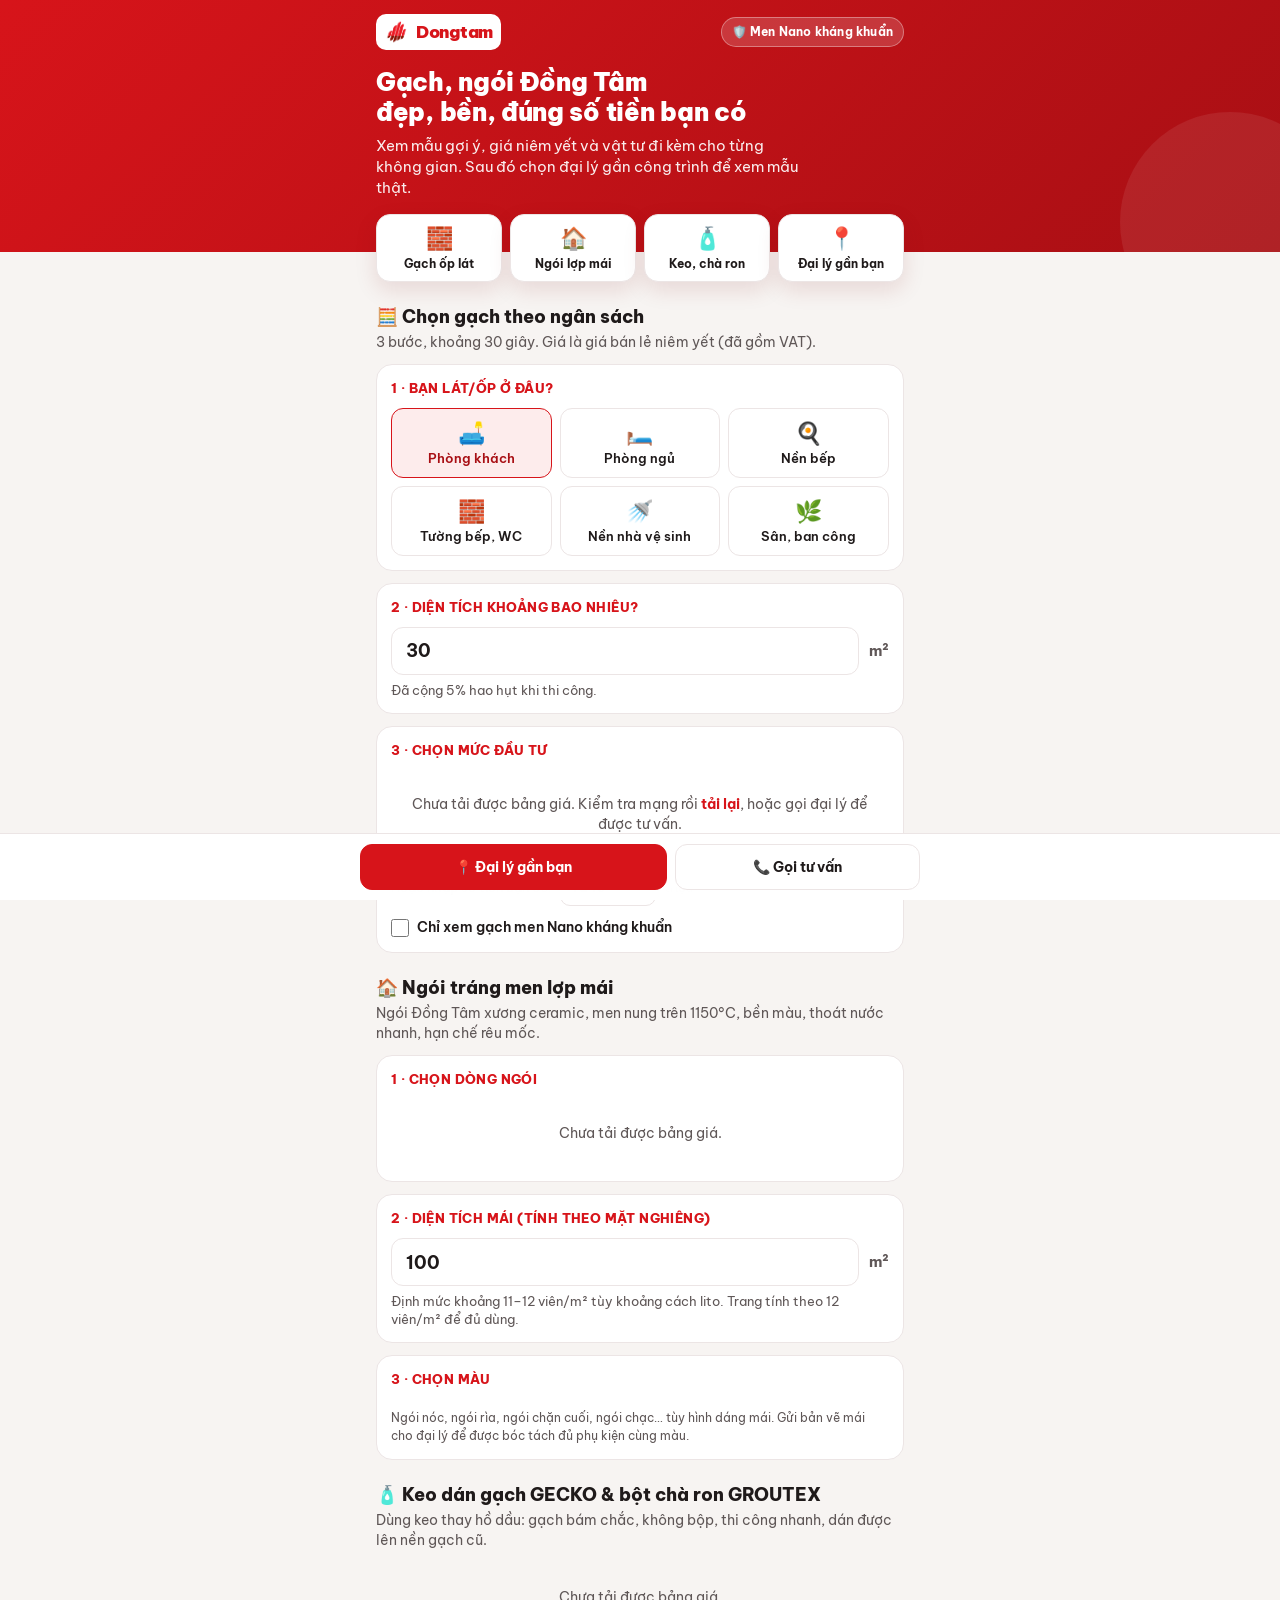
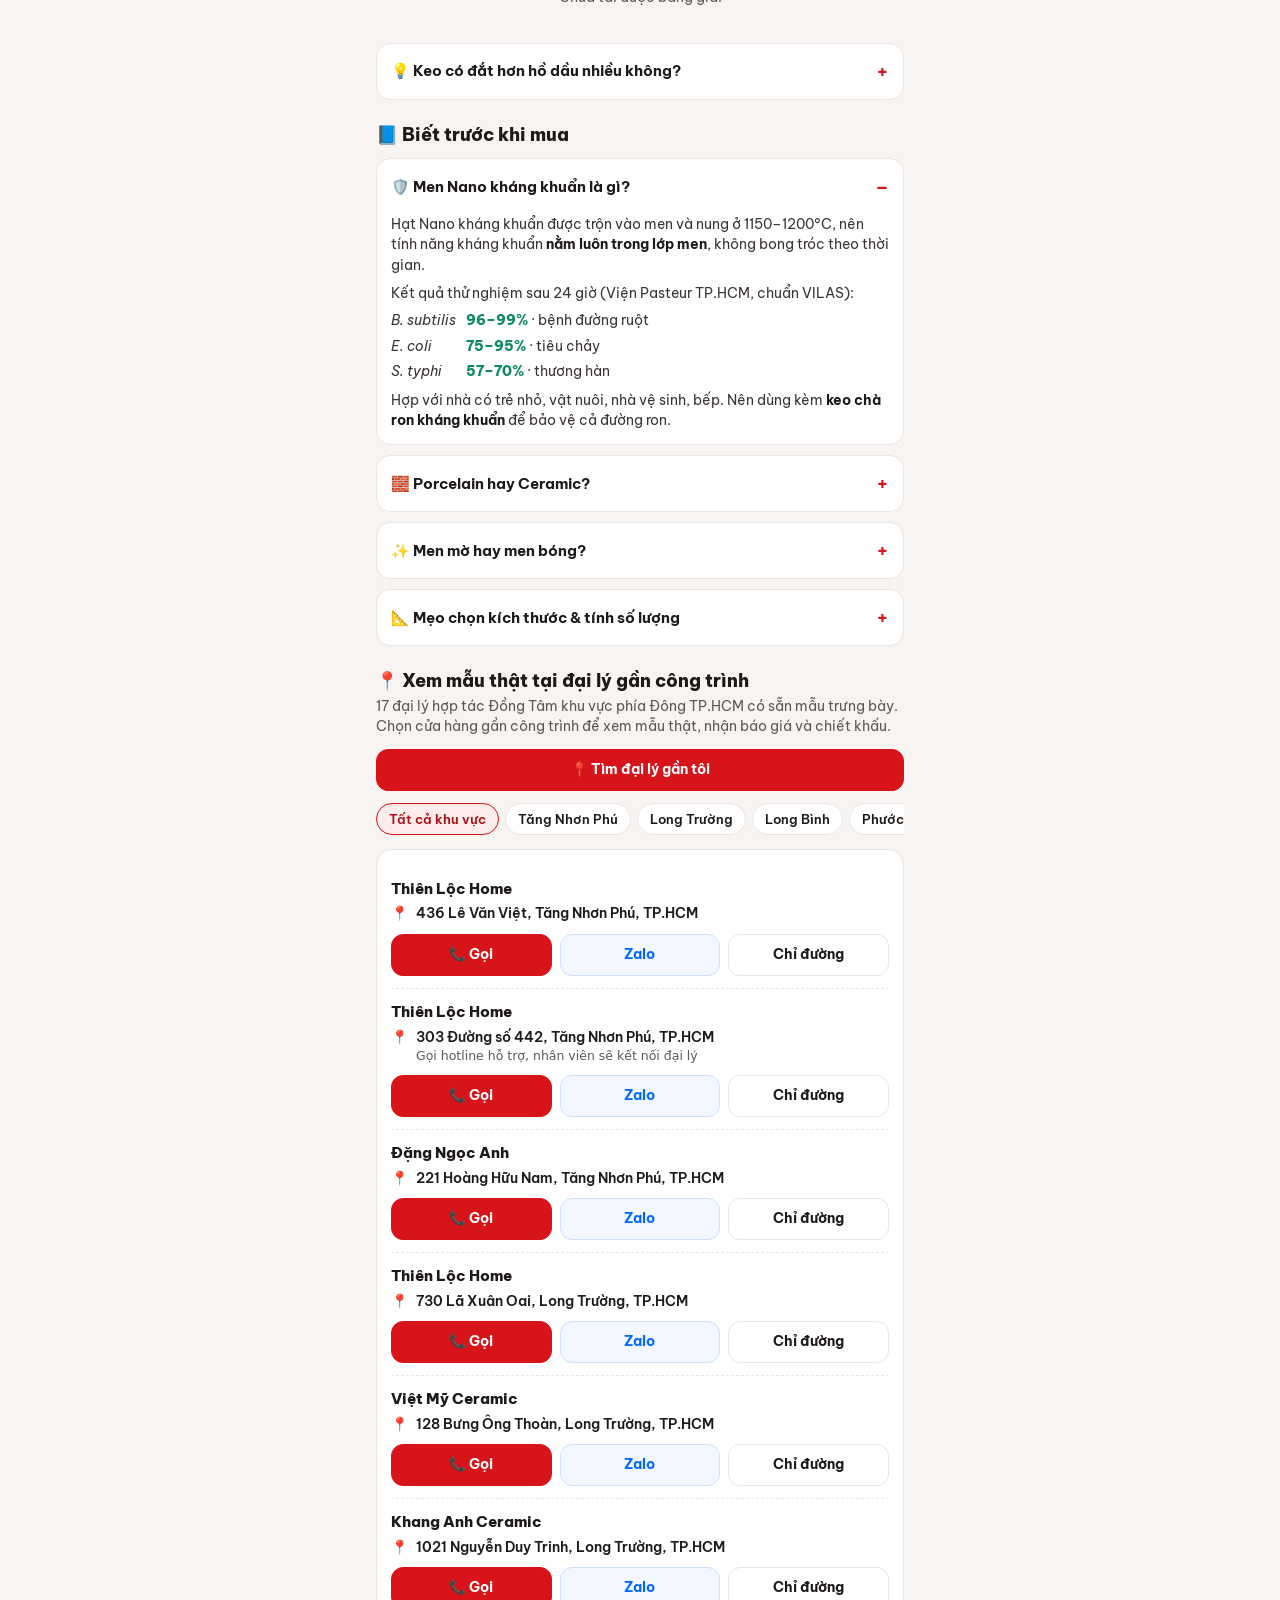
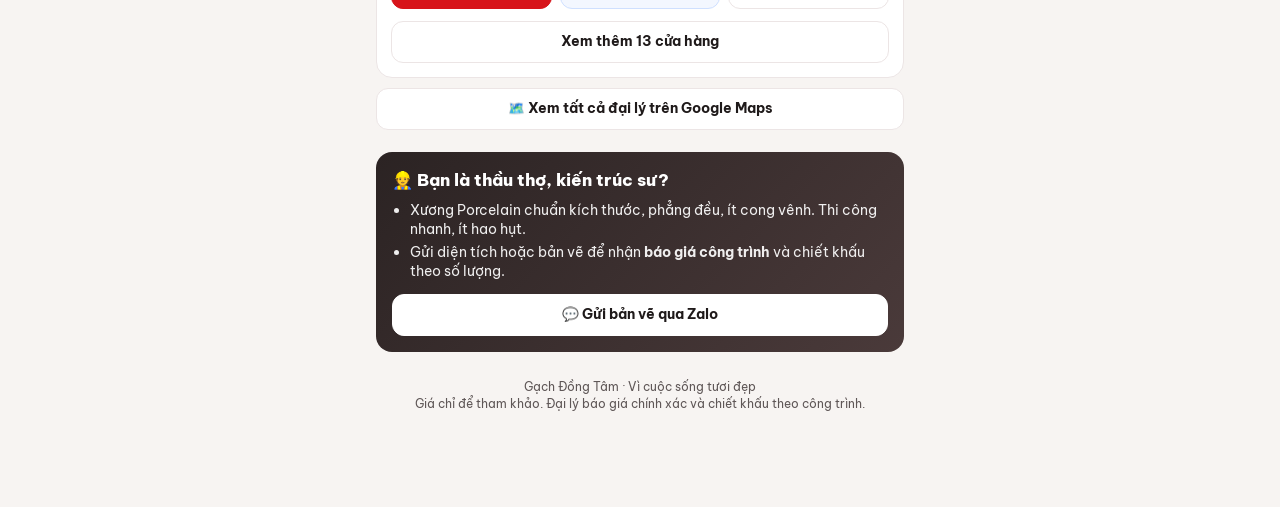
==== commit 55a69469: "ux: tim-gach - san pham truoc, danh sach dai ly sau (loc khu vuc, gan toi, Google Maps); to roi mac " ====
--- a/tim-gach/index.html
+++ b/tim-gach/index.html
@@ -34,7 +34,13 @@
 .hd p{margin-top:8px;font-size:14.5px;opacity:.92;max-width:430px}
 
 /* Thẻ đại lý */
-.dl{background:var(--the);border-radius:18px;box-shadow:0 10px 30px rgba(120,20,20,.14);margin-top:-38px;position:relative;z-index:2;padding:16px;border:1px solid var(--vien)}
+.dl{background:var(--the);border-radius:16px;margin-top:12px;padding:4px 14px 14px;border:1px solid var(--vien)}
+.dl .ch:first-child{border-top:none}
+.dl-ten{font-weight:800;font-size:15px;margin-bottom:4px;display:flex;align-items:center;gap:6px;flex-wrap:wrap}
+.dl-ten .gt{font-size:11px;font-weight:700;color:var(--xanh);background:var(--xanh-nhat);padding:2px 8px;border-radius:999px}
+.khu{display:flex;gap:6px;overflow-x:auto;margin-top:12px;padding-bottom:2px;scrollbar-width:none}
+.khu button{flex:0 0 auto;border:1.5px solid var(--vien);background:#fff;border-radius:999px;padding:6px 12px;font-size:12.5px;font-weight:600}
+.khu button.on{border-color:var(--do);background:var(--do-nhat);color:var(--do2)}
 .dl-nhan{font-size:12px;font-weight:700;color:var(--xanh);background:var(--xanh-nhat);display:inline-flex;align-items:center;gap:5px;padding:3px 9px;border-radius:999px}
 .dl h2{font-size:19px;font-weight:800;margin-top:8px;line-height:1.25}
 .dl .ten-day{font-size:12.5px;color:var(--phu)}
@@ -126,8 +132,8 @@
 .chan{text-align:center;font-size:12px;color:var(--phu);padding:26px 0 10px}
 
 /* Lối tắt ngành hàng */
-.loi-tat{display:grid;grid-template-columns:repeat(3,1fr);gap:8px;margin-top:16px}
-.loi-tat a{background:var(--the);border:1px solid var(--vien);border-radius:14px;padding:10px 6px;text-align:center;font-size:12.5px;font-weight:700;line-height:1.25}
+.loi-tat{display:grid;grid-template-columns:repeat(4,1fr);gap:8px;margin-top:-38px;position:relative;z-index:2}
+.loi-tat a{background:var(--the);border:1px solid var(--vien);border-radius:14px;padding:10px 4px;text-align:center;font-size:12px;font-weight:700;line-height:1.25;box-shadow:0 8px 22px rgba(120,20,20,.12)}
 .loi-tat a .ic{display:block;font-size:22px;margin-bottom:3px}
 
 /* Vật tư đi kèm (keo + chà ron) */
@@ -185,19 +191,17 @@
       <div class="logo"><img src="../logo-dongtam.png" alt=""><span style="color:#D7141A;font-weight:900;font-size:17px;margin-left:6px;letter-spacing:-.3px">Dongtam</span></div>
       <div class="nano">🛡️ Men Nano kháng khuẩn</div>
     </div>
-    <h1>Gạch, ngói đẹp và bền<br>đúng với số tiền bạn có</h1>
-    <p>Chọn phòng hoặc mái nhà, nhập diện tích, xem ngay mẫu gợi ý, giá niêm yết và vật tư đi kèm. Sau đó ghé đại lý gần công trình để xem mẫu thật.</p>
+    <h1>Gạch, ngói Đồng Tâm<br>đẹp, bền, đúng số tiền bạn có</h1>
+    <p>Xem mẫu gợi ý, giá niêm yết và vật tư đi kèm cho từng không gian. Sau đó chọn đại lý gần công trình để xem mẫu thật.</p>
   </div>
 </header>
 
 <main class="wrap">
-  <!-- Thẻ đại lý -->
-  <section class="dl" id="the-dl"></section>
-
   <nav class="loi-tat">
     <a href="#chon"><span class="ic">🧱</span>Gạch ốp lát</a>
     <a href="#ngoi"><span class="ic">🏠</span>Ngói lợp mái</a>
-    <a href="#keo"><span class="ic">🧴</span>Keo dán, chà ron</a>
+    <a href="#keo"><span class="ic">🧴</span>Keo, chà ron</a>
+    <a href="#dai-ly"><span class="ic">📍</span>Đại lý gần bạn</a>
   </nav>
 
   <!-- Chọn theo ngân sách -->
@@ -306,6 +310,16 @@
     </details>
   </section>
 
+  <!-- Đại lý -->
+  <section class="khoi" id="dai-ly">
+    <h3>📍 Xem mẫu thật tại đại lý gần công trình</h3>
+    <p class="mo-ta" id="dl-mo-ta"></p>
+    <button class="nut chinh tim-gan" id="tim-gan">📍 Tìm đại lý gần tôi</button>
+    <div class="khu" id="ds-khu"></div>
+    <div class="dl" id="ds-dl"></div>
+    <a class="nut" style="margin-top:10px" id="map-tat-ca" target="_blank" rel="noopener">🗺️ Xem tất cả đại lý trên Google Maps</a>
+  </section>
+
   <!-- Dành cho thầu thợ -->
   <section class="tho">
     <h3>👷 Bạn là thầu thợ, kiến trúc sư?</h3>
@@ -313,15 +327,15 @@
       <li>Xương Porcelain chuẩn kích thước, phẳng đều, ít cong vênh. Thi công nhanh, ít hao hụt.</li>
       <li>Gửi diện tích hoặc bản vẽ để nhận <b>báo giá công trình</b> và chiết khấu theo số lượng.</li>
     </ul>
-    <a class="nut" id="tho-zalo" target="_blank" rel="noopener">💬 Gửi bản vẽ qua Zalo đại lý</a>
+    <a class="nut" id="tho-zalo" target="_blank" rel="noopener">💬 Gửi bản vẽ qua Zalo</a>
   </section>
 
   <div class="chan">Gạch Đồng Tâm · Vì cuộc sống tươi đẹp<br>Giá chỉ để tham khảo. Đại lý báo giá chính xác và chiết khấu theo công trình.</div>
 </main>
 
 <nav class="thanh"><div class="in">
-  <a class="nut chinh" id="thanh-goi">📞 Gọi đại lý</a>
-  <a class="nut" id="thanh-duong" target="_blank" rel="noopener">📍 Chỉ đường</a>
+  <a class="nut chinh" href="#dai-ly">📍 Đại lý gần bạn</a>
+  <a class="nut" id="thanh-goi">📞 Gọi tư vấn</a>
 </div></nav>
 
 <script src="dai-ly.js"></script>
@@ -335,8 +349,7 @@
 
 var qs=new URLSearchParams(location.search);
 var maDL=(qs.get('dl')||'').trim();
-var DL=timDaiLy(maDL);
-try{ if(DL) localStorage.setItem('tg_dl',DL.ma); else { var luu=localStorage.getItem('tg_dl'); if(luu && !maDL) DL=timDaiLy(luu); } }catch(e){}
+var DL=timDaiLy(maDL);   // chỉ dùng khi link có ?dl= (đại lý tự chia sẻ link): đưa đại lý đó lên đầu danh sách
 
 function esc(s){ return String(s==null?'':s).replace(/[&<>"']/g,function(c){return {'&':'&amp;','<':'&lt;','>':'&gt;','"':'&quot;',"'":'&#39;'}[c];}); }
 function tien(n){ return Math.round(n).toLocaleString('vi-VN'); }
@@ -354,7 +367,7 @@
   var s=sdtCH(ch);
   var kc=viTriKhach?'<small>Cách bạn khoảng '+kmCach(viTriKhach.lat,viTriKhach.lng,ch.lat,ch.lng).toFixed(1).replace('.',',')+' km</small>':'';
   return '<div class="ch">'
-    +(coTen?'<div style="font-weight:800;font-size:15px;margin-bottom:4px">'+esc(dl.ten)+'</div>':'')
+    +(coTen?'<div class="dl-ten">'+esc(dl.ten)+(DL&&dl.ma===DL.ma?'<span class="gt">Đại lý giới thiệu bạn</span>':'')+'</div>':'')
     +'<div class="ch-dc"><span>📍</span><div>'+esc(ch.diaChi)+kc+(ch.sdt?'':'<small>Gọi hotline hỗ trợ, nhân viên sẽ kết nối đại lý</small>')+'</div></div>'
     +'<div class="nut-hang">'
       +'<a class="nut chinh" href="tel:'+esc(s)+'">📞 Gọi</a>'
@@ -362,58 +375,49 @@
       +'<a class="nut" href="'+esc(linkChiDuong(ch))+'" target="_blank" rel="noopener">Chỉ đường</a>'
     +'</div></div>';
 }
-function cuaHangGanNhat(){
+// Khu vực = phường trong địa chỉ ("…, Phước Long, TP.HCM" → "Phước Long")
+function khuCua(ch){ var p=String(ch.diaChi).split(','); return (p[p.length-2]||'').trim(); }
+var khuChon='', soDL=6;
+function tatCaCuaHang(){
   var tat=[];
-  DAI_LY.forEach(function(d){ (viTriKhach?d.cuaHang:d.cuaHang.slice(0,1)).forEach(function(ch){ tat.push({dl:d,ch:ch,km:viTriKhach?kmCach(viTriKhach.lat,viTriKhach.lng,ch.lat,ch.lng):0}); }); });
-  if(viTriKhach) tat.sort(function(a,b){return a.km-b.km;});
+  DAI_LY.forEach(function(d){ d.cuaHang.forEach(function(ch){ tat.push({dl:d,ch:ch,khu:khuCua(ch),km:viTriKhach?kmCach(viTriKhach.lat,viTriKhach.lng,ch.lat,ch.lng):0}); }); });
   return tat;
 }
 function veDaiLy(){
-  var el=document.getElementById('the-dl'), h='';
-  if(DL){
-    h+='<span class="dl-nhan">✓ Có sẵn mẫu thật để xem</span>'
-      +'<h2>Đại lý '+esc(DL.ten)+'</h2><div class="ten-day">'+esc(DL.tenDay)+' · Đại lý hợp tác Đồng Tâm</div>';
-    var ds=DL.cuaHang.slice();
-    if(viTriKhach) ds.sort(function(a,b){return kmCach(viTriKhach.lat,viTriKhach.lng,a.lat,a.lng)-kmCach(viTriKhach.lat,viTriKhach.lng,b.lat,b.lng);});
-    ds.forEach(function(ch){ h+=htmlCuaHang(ch,false,DL); });
-    h+='<a class="dl-khac" href="#" id="xem-dl-khac">Xem đại lý Đồng Tâm khác gần bạn</a><div class="ds-gan" id="ds-gan"></div>';
-  } else {
-    h+='<span class="dl-nhan">✓ '+DAI_LY.length+' đại lý hợp tác khu vực phía Đông TP.HCM</span>'
-      +'<h2>Xem mẫu thật tại đại lý gần bạn</h2><div class="ten-day">Bật vị trí để tìm cửa hàng gần công trình nhất.</div>'
-      +'<button class="nut chinh tim-gan" id="tim-gan">📍 Tìm đại lý gần tôi</button><div class="ds-gan" id="ds-gan"></div>';
-  }
-  el.innerHTML=h;
-  var b=document.getElementById('tim-gan'); if(b) b.onclick=function(){ layViTri(true); };
-  var k=document.getElementById('xem-dl-khac'); if(k) k.onclick=function(e){ e.preventDefault(); layViTri(true); };
-  if(!DL){
-    if(viTriKhach) veDsGan(3);
-    else document.getElementById('ds-gan').innerHTML='<a class="dl-khac" href="'+esc(LINK_MAP_TAT_CA)+'" target="_blank" rel="noopener">Hoặc xem tất cả đại lý trên bản đồ</a>';
-  }
+  var tat=tatCaCuaHang();
+  document.getElementById('dl-mo-ta').textContent=DAI_LY.length+' đại lý hợp tác Đồng Tâm khu vực phía Đông TP.HCM có sẵn mẫu trưng bày. Chọn cửa hàng gần công trình để xem mẫu thật, nhận báo giá và chiết khấu.';
+  var khus=[]; tat.forEach(function(x){ if(x.khu && khus.indexOf(x.khu)<0) khus.push(x.khu); });
+  var elK=document.getElementById('ds-khu');
+  elK.innerHTML=[''].concat(khus).map(function(k){ return '<button data-k="'+esc(k)+'" class="'+(k===khuChon?'on':'')+'">'+(k?esc(k):'Tất cả khu vực')+'</button>'; }).join('');
+  Array.prototype.forEach.call(elK.querySelectorAll('button'),function(b){ b.onclick=function(){ khuChon=b.dataset.k; soDL=khuChon?99:6; veDaiLy(); }; });
+  var ds=tat.filter(function(x){ return !khuChon || x.khu===khuChon; });
+  ds.sort(function(a,b){
+    if(viTriKhach) return a.km-b.km;
+    var ua=DL&&a.dl.ma===DL.ma?0:1, ub=DL&&b.dl.ma===DL.ma?0:1;
+    return (ua-ub) || (khus.indexOf(a.khu)-khus.indexOf(b.khu));
+  });
+  document.getElementById('ds-dl').innerHTML=ds.slice(0,soDL).map(function(x){ return htmlCuaHang(x.ch,true,x.dl); }).join('')
+    +(ds.length>soDL?'<button class="nut them" id="them-dl">Xem thêm '+(ds.length-soDL)+' cửa hàng</button>':'');
+  var t=document.getElementById('them-dl'); if(t) t.onclick=function(){ soDL=99; veDaiLy(); };
   capNhatThanh();
 }
-function veDsGan(n){
-  var el=document.getElementById('ds-gan'); if(!el) return;
-  var ds=cuaHangGanNhat().filter(function(x){ return !DL || x.dl.ma!==DL.ma; }).slice(0,n);
-  el.innerHTML=ds.map(function(x){ return htmlCuaHang(x.ch,true,x.dl); }).join('')
-    +'<a class="dl-khac" href="'+esc(LINK_MAP_TAT_CA)+'" target="_blank" rel="noopener">Xem tất cả đại lý trên bản đồ</a>';
-}
-function layViTri(moDs){
-  if(!navigator.geolocation){ veDsGan(6); return; }
-  var el=document.getElementById('ds-gan'); if(el) el.innerHTML='<div class="dang-tai"><div class="xoay"></div>Đang tìm vị trí…</div>';
+function layViTri(){
+  var b=document.getElementById('tim-gan');
+  if(!navigator.geolocation){ b.textContent='Điện thoại không hỗ trợ định vị, chọn theo khu vực bên dưới'; return; }
+  b.textContent='Đang tìm vị trí…';
   navigator.geolocation.getCurrentPosition(function(p){
     viTriKhach={lat:p.coords.latitude,lng:p.coords.longitude};
-    veDaiLy(); veDsGan(3);
-  },function(){ veDsGan(6); },{enableHighAccuracy:false,timeout:9000,maximumAge:600000});
+    khuChon=''; soDL=5; b.textContent='📍 Đã sắp xếp theo khoảng cách tới bạn'; veDaiLy();
+  },function(){ b.textContent='Chưa lấy được vị trí, chọn theo khu vực bên dưới'; },{enableHighAccuracy:false,timeout:9000,maximumAge:600000});
 }
 function capNhatThanh(){
-  var ch = DL ? DL.cuaHang[0] : (viTriKhach ? cuaHangGanNhat()[0].ch : null);
-  var goi=document.getElementById('thanh-goi'), duong=document.getElementById('thanh-duong'), zl=document.getElementById('tho-zalo');
-  var s = ch ? sdtCH(ch) : HOTLINE_HO_TRO;
+  var s = DL ? sdtCH(DL.cuaHang[0]) : HOTLINE_HO_TRO;
+  var goi=document.getElementById('thanh-goi');
   goi.href='tel:'+s; goi.textContent = DL ? '📞 Gọi '+DL.ten : '📞 Gọi tư vấn';
-  zl.href='https://zalo.me/'+s;
-  if(ch){ duong.href=linkChiDuong(ch); duong.textContent='📍 Chỉ đường'; }
-  else { duong.href=LINK_MAP_TAT_CA; duong.textContent='🗺️ Bản đồ đại lý'; }
-}
+  document.getElementById('tho-zalo').href='https://zalo.me/'+s;
+}
+document.getElementById('tim-gan').onclick=layViTri;
+document.getElementById('map-tat-ca').href=LINK_MAP_TAT_CA;
 
 // ===== CHỌN GẠCH =====
 var PHONG=[
@@ -590,7 +594,7 @@
         +'</div></div>';
     }).join('')+'</div>'
     +(loc.length>soHien?'<button class="nut them" id="them">Xem thêm '+Math.min(12,loc.length-soHien)+' mẫu</button>':'')
-    +'<p class="ghi-chu">Giá bán lẻ niêm yết (đã gồm VAT), chỉ để tham khảo. '+(DL?'Mang điện thoại tới <b>'+esc(DL.ten)+'</b> để xem mẫu thật và nhận báo giá chính xác.':'Ghé đại lý gần nhất để xem mẫu thật và nhận báo giá chính xác.')+'</p>';
+    +'<p class="ghi-chu">Giá bán lẻ niêm yết (đã gồm VAT), chỉ để tham khảo. '+'Mang điện thoại tới <a href="#dai-ly" style="color:var(--do);font-weight:700;text-decoration:underline">đại lý gần công trình</a> để xem mẫu thật và nhận báo giá chính xác.</p>';
   var b=document.getElementById('them'); if(b) b.onclick=function(){ soHien+=12; veTatCa(); };
 }
 
